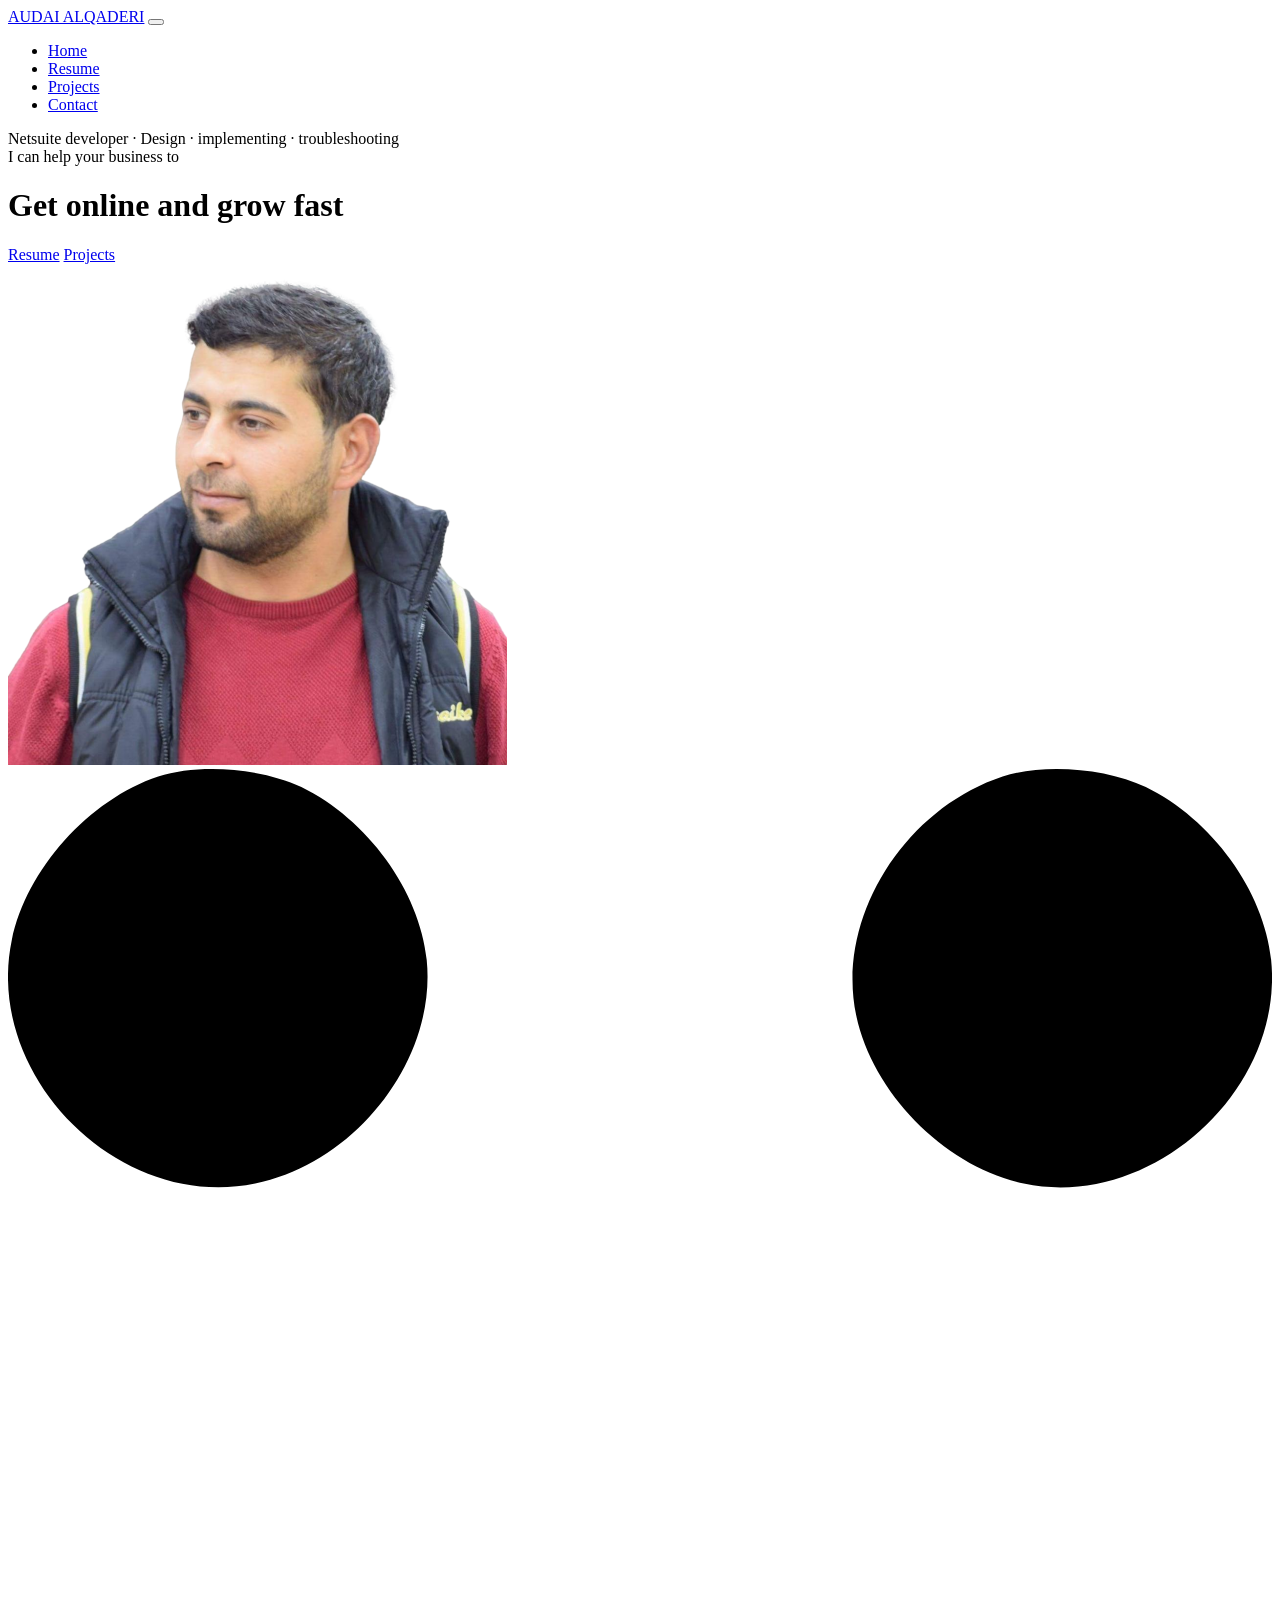
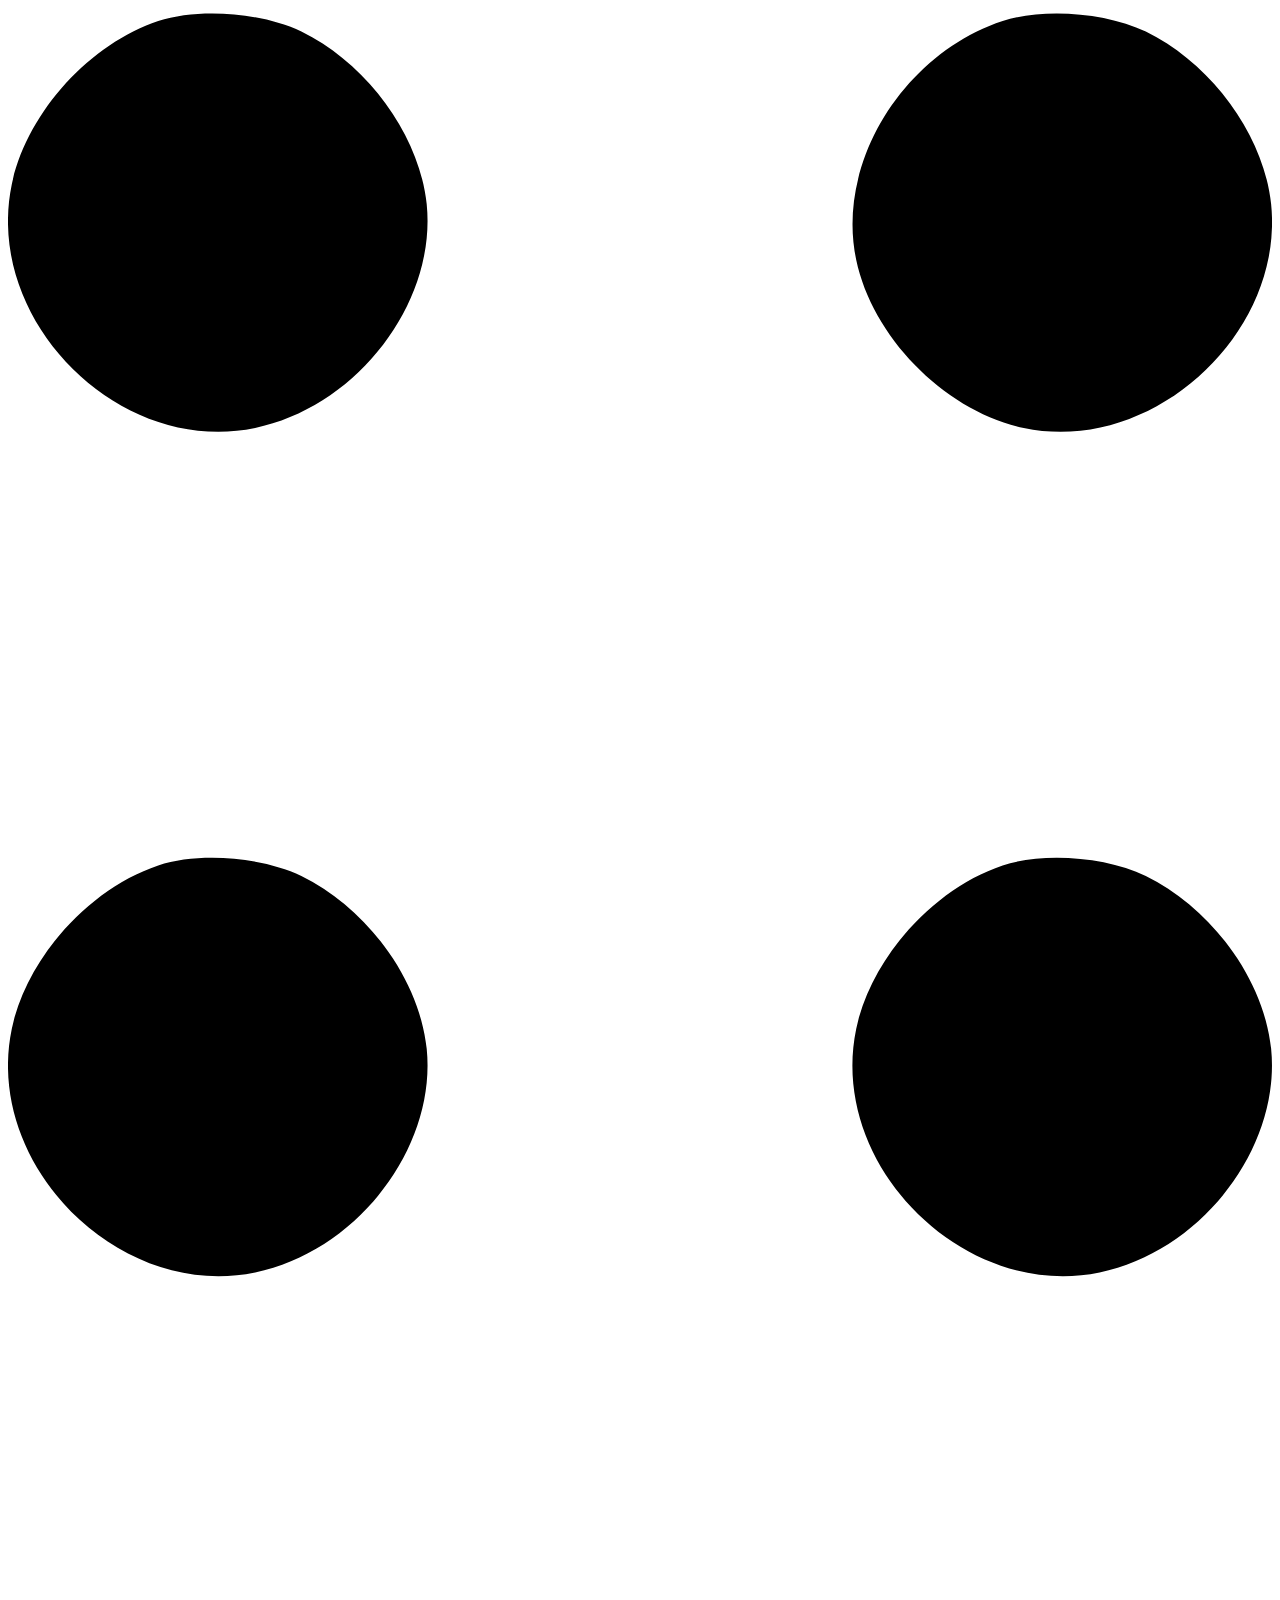
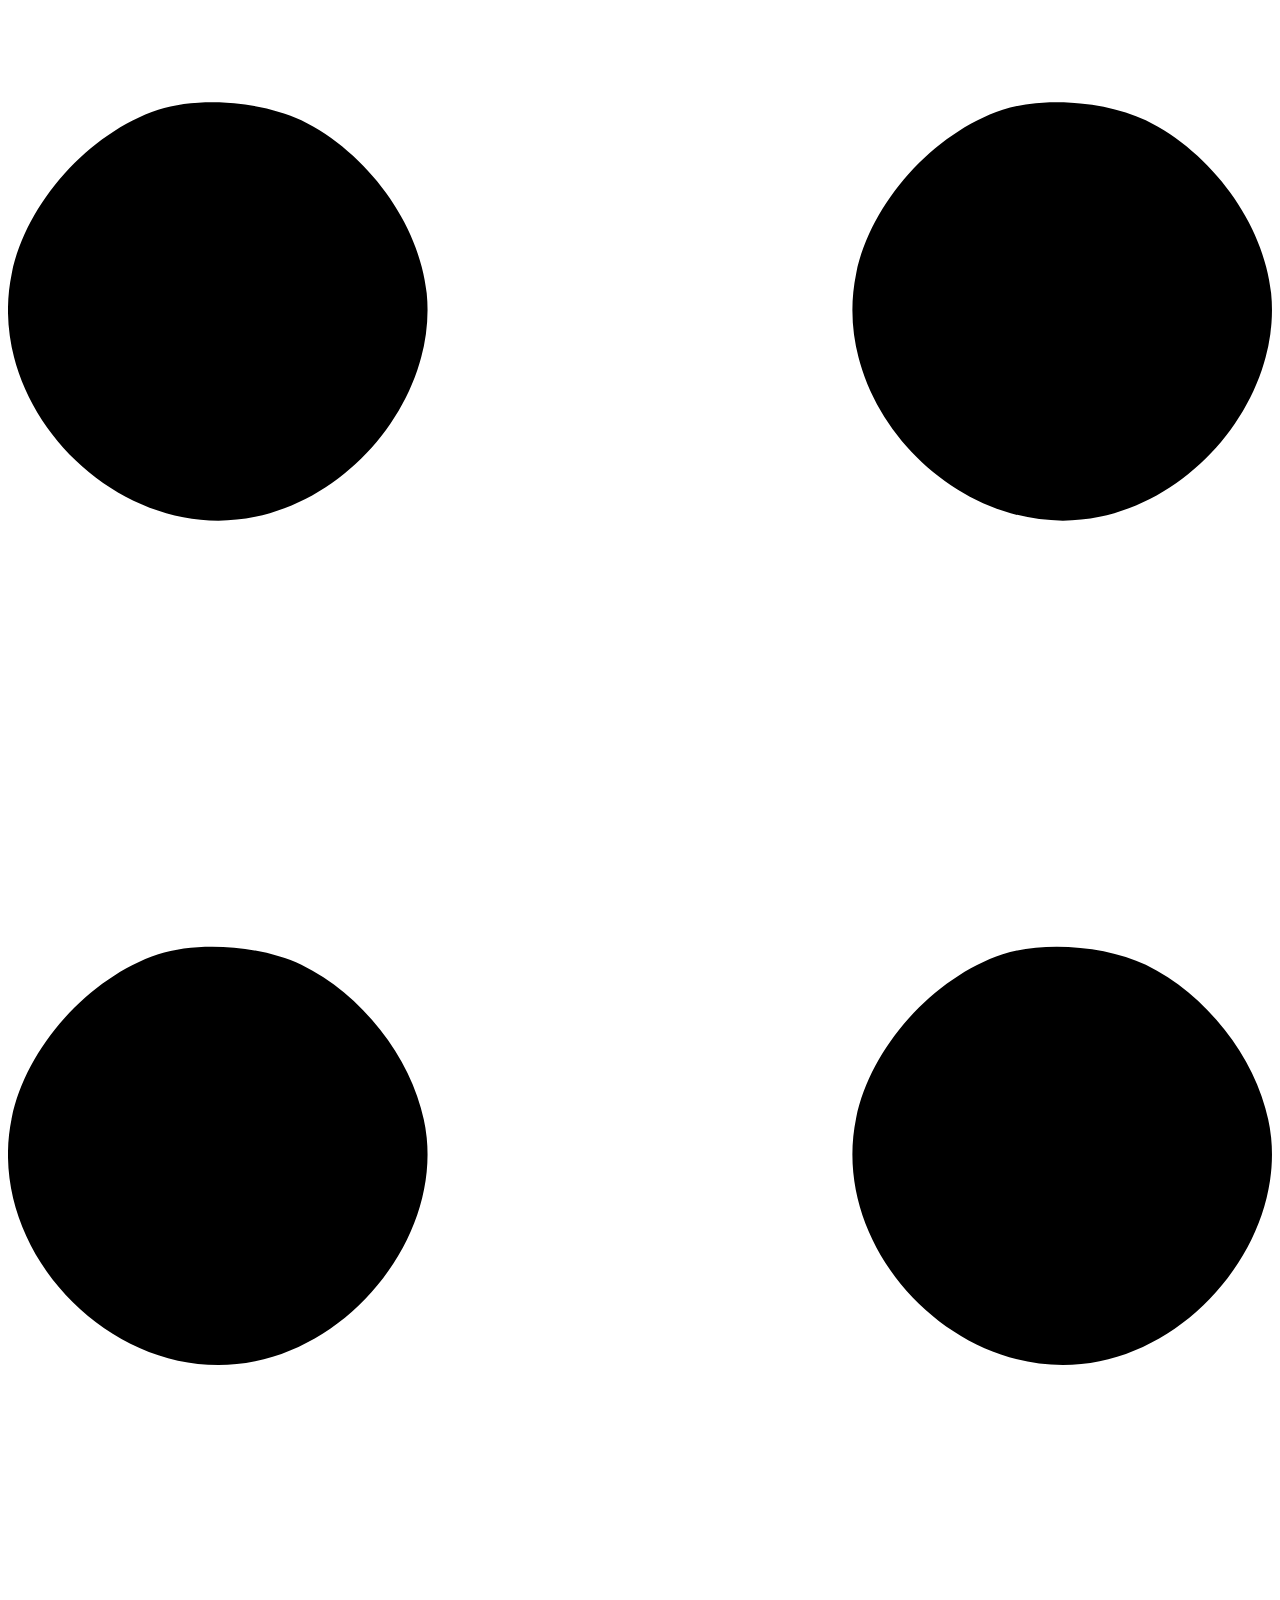
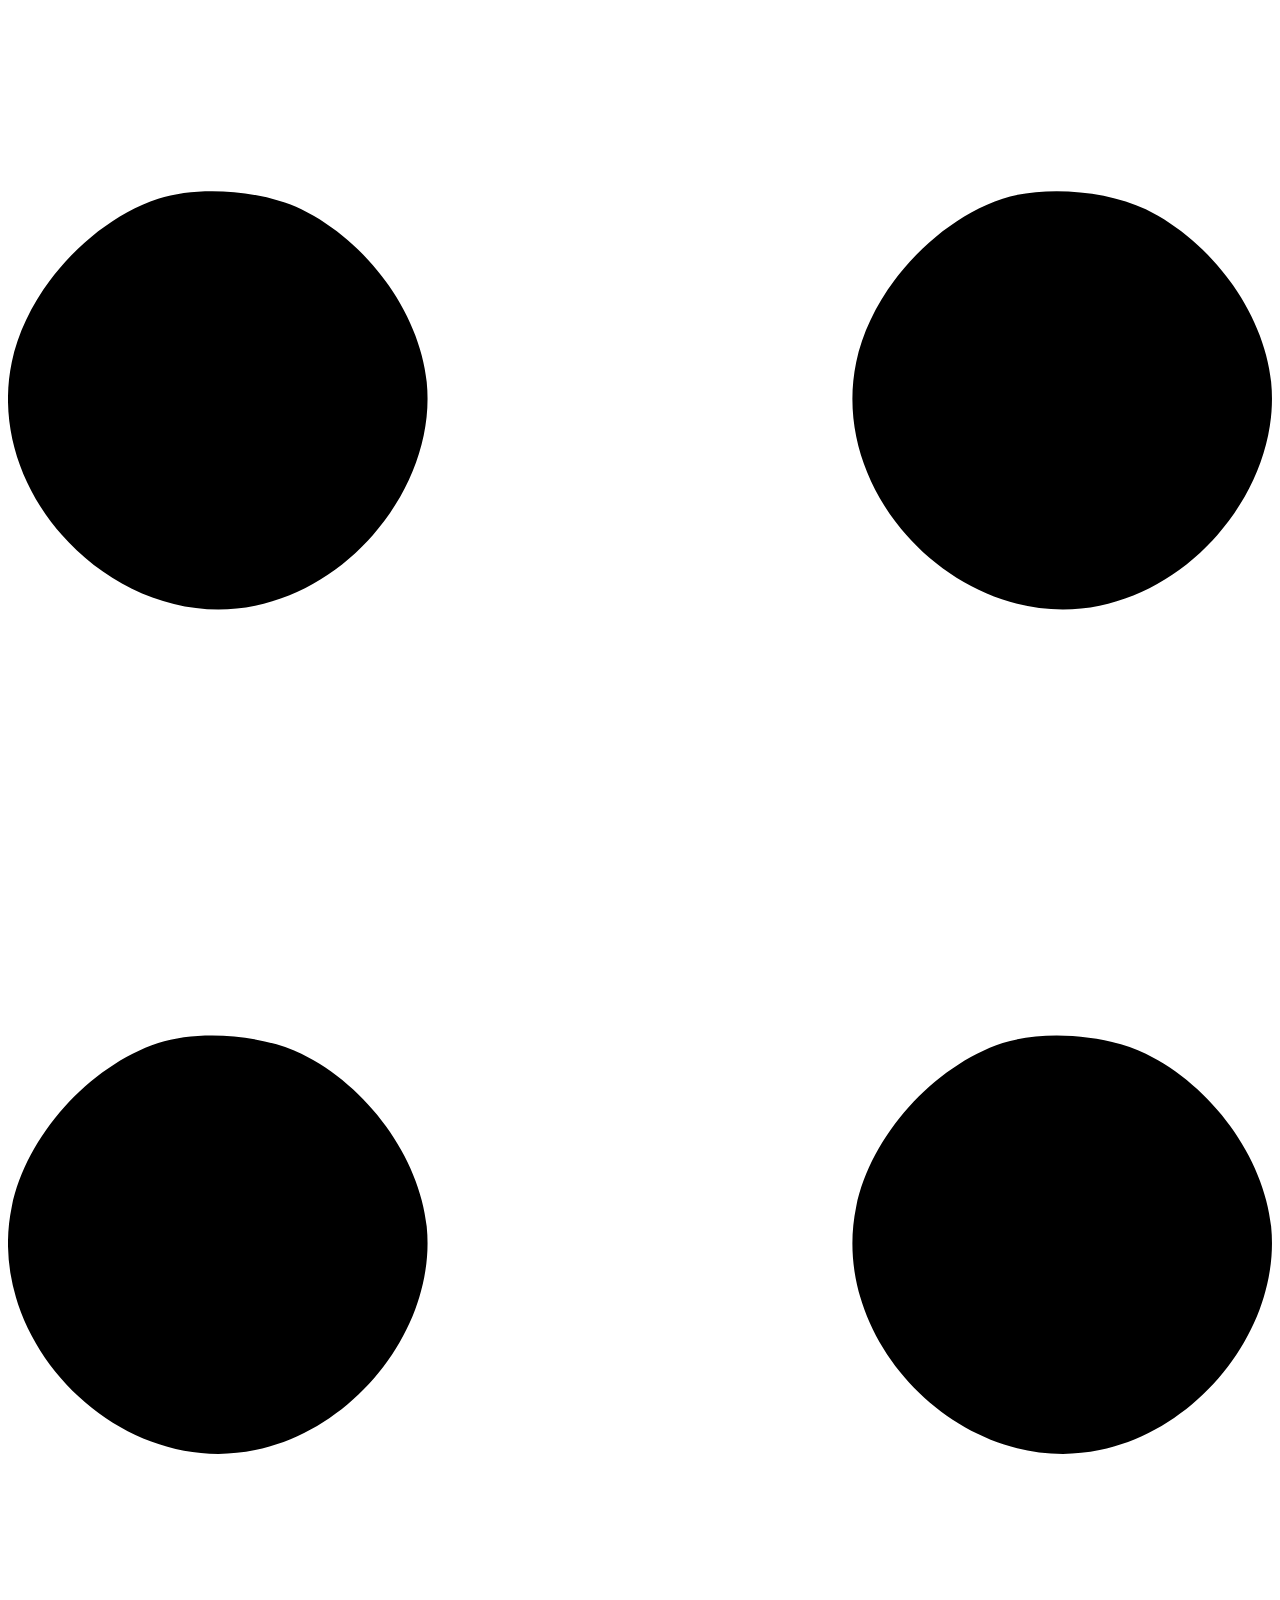
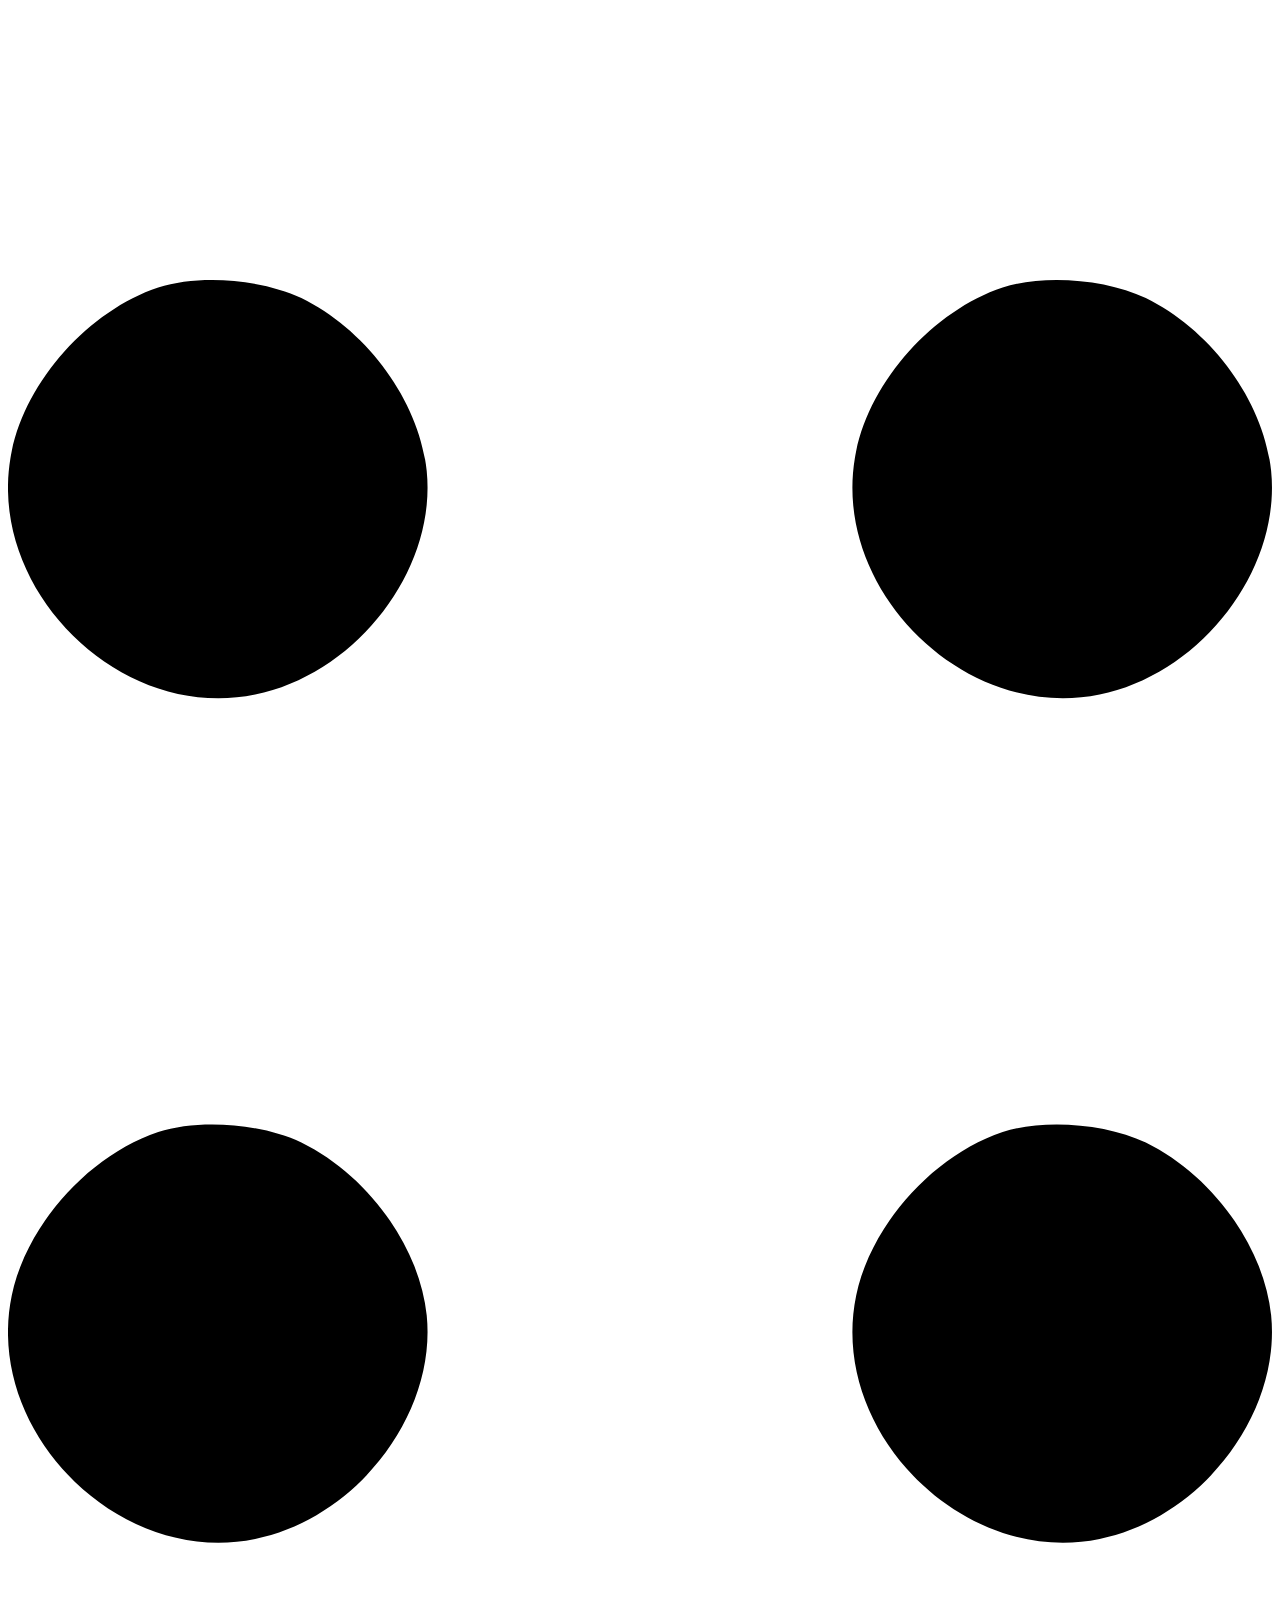
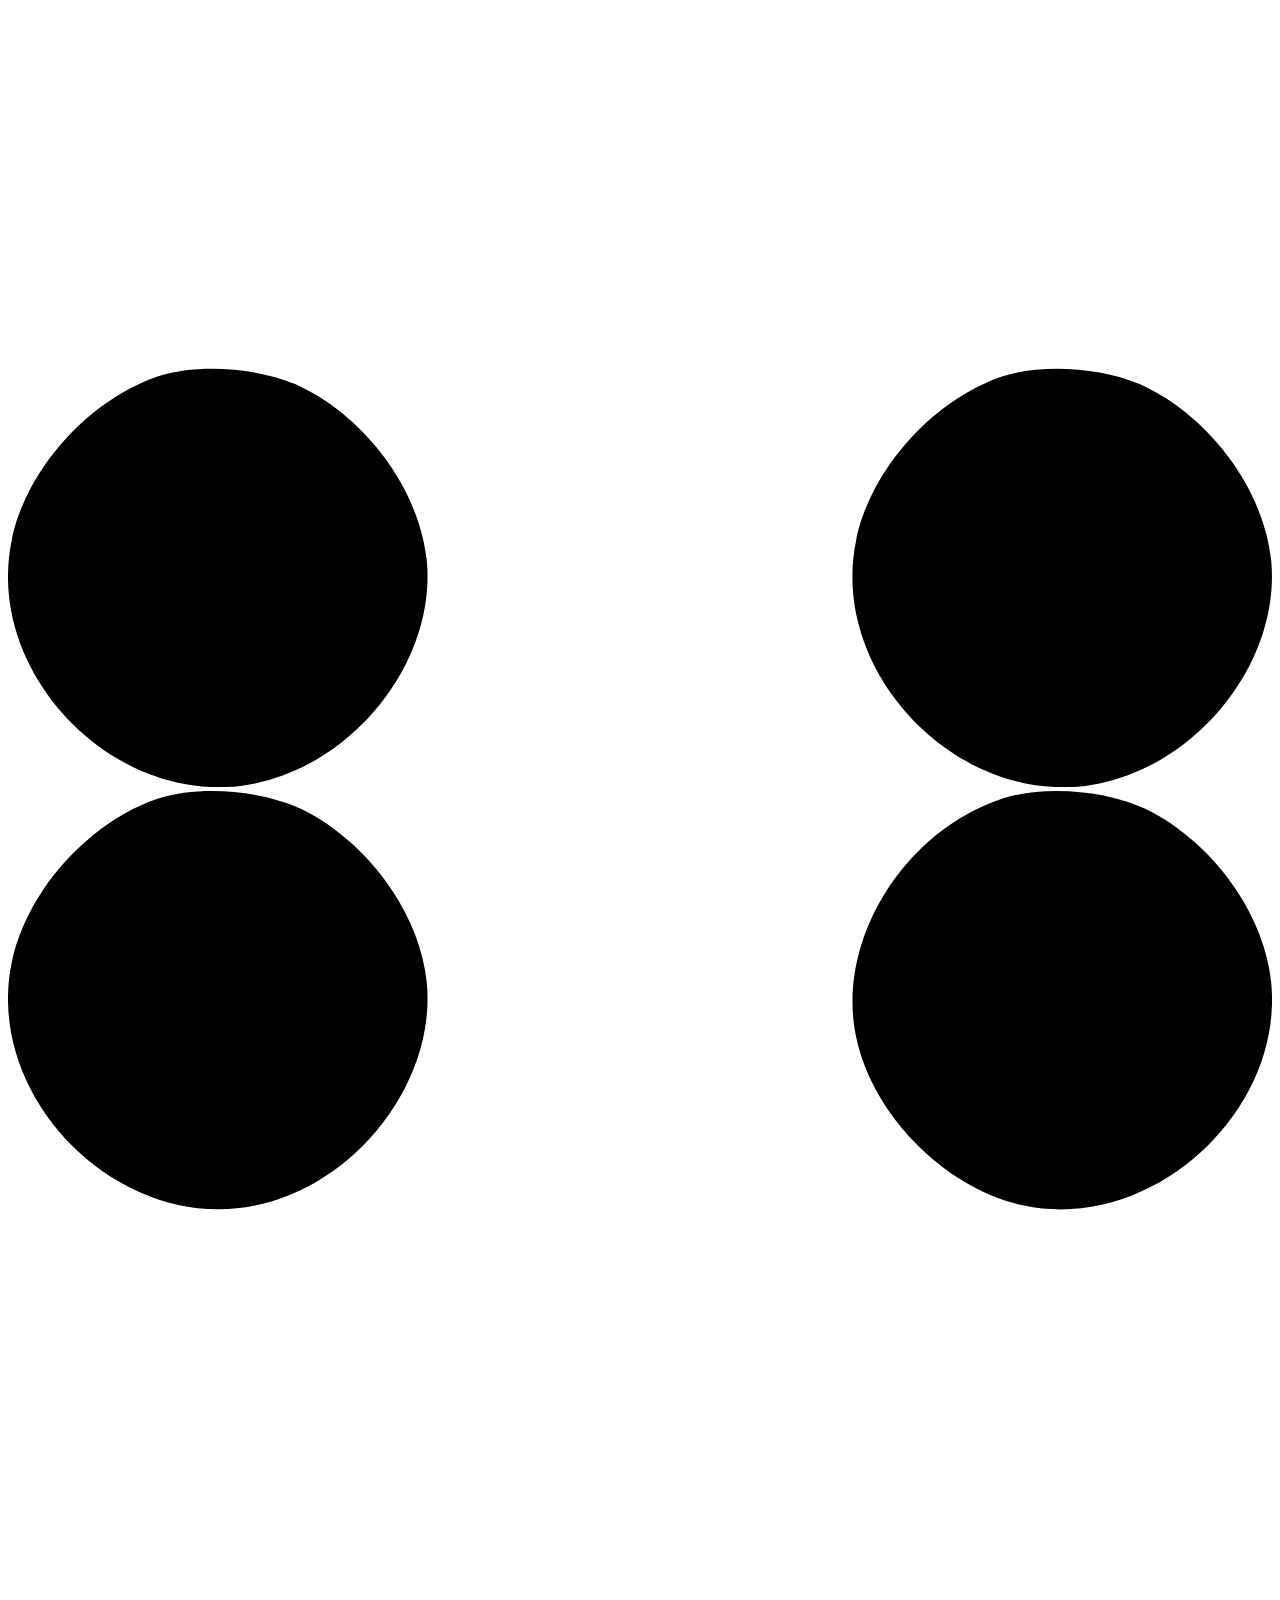
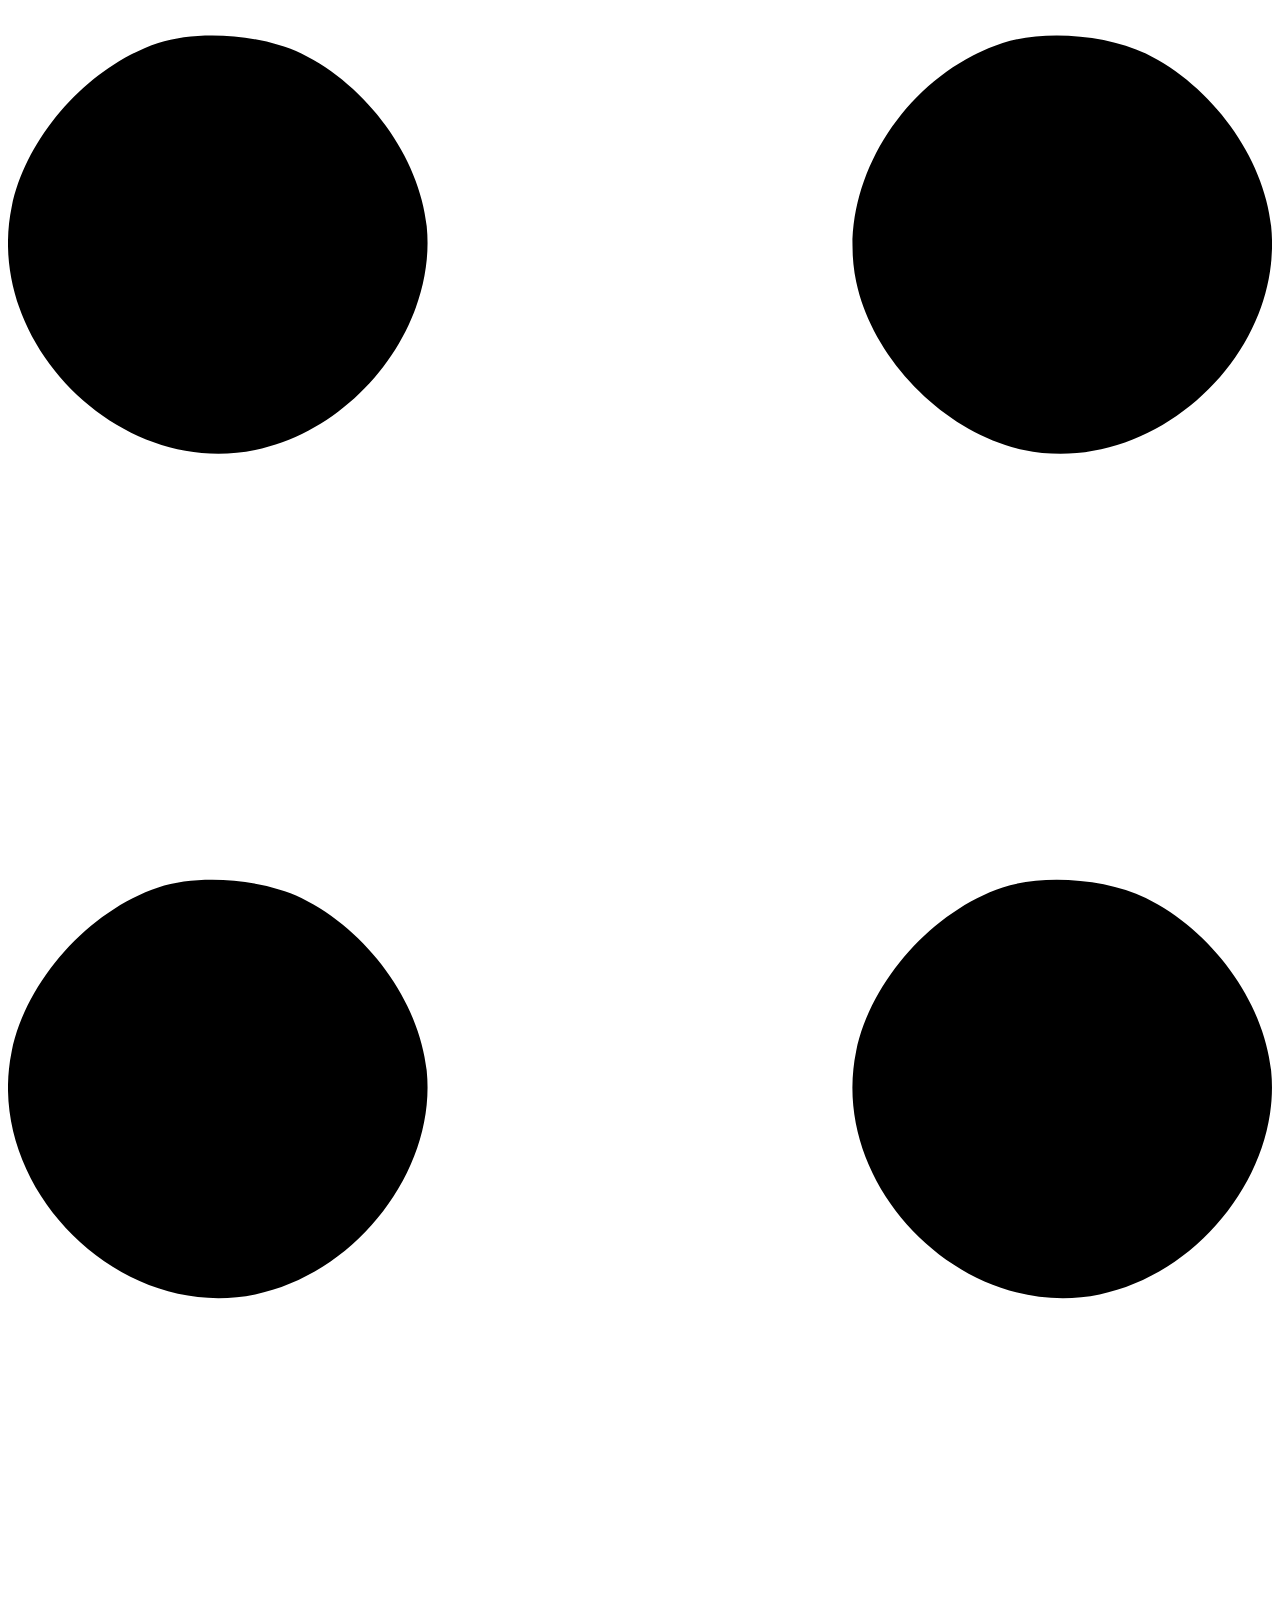
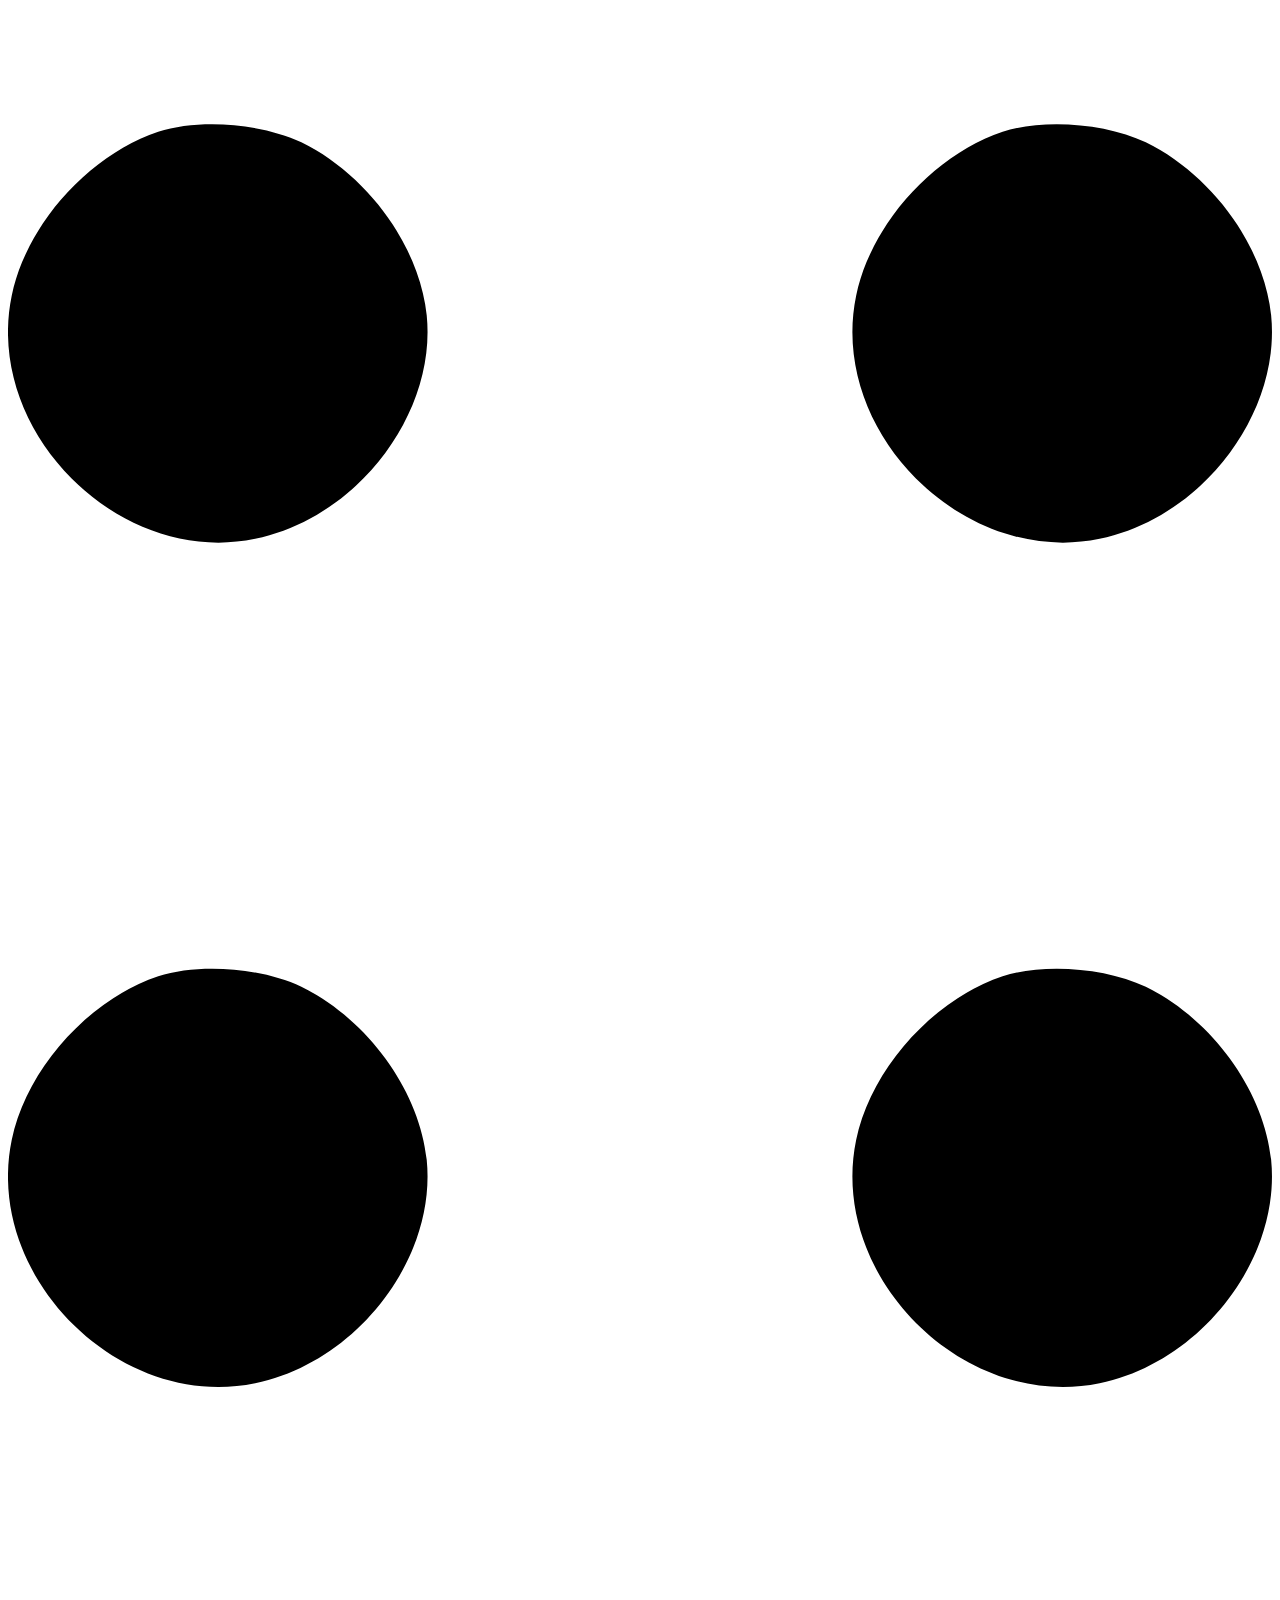
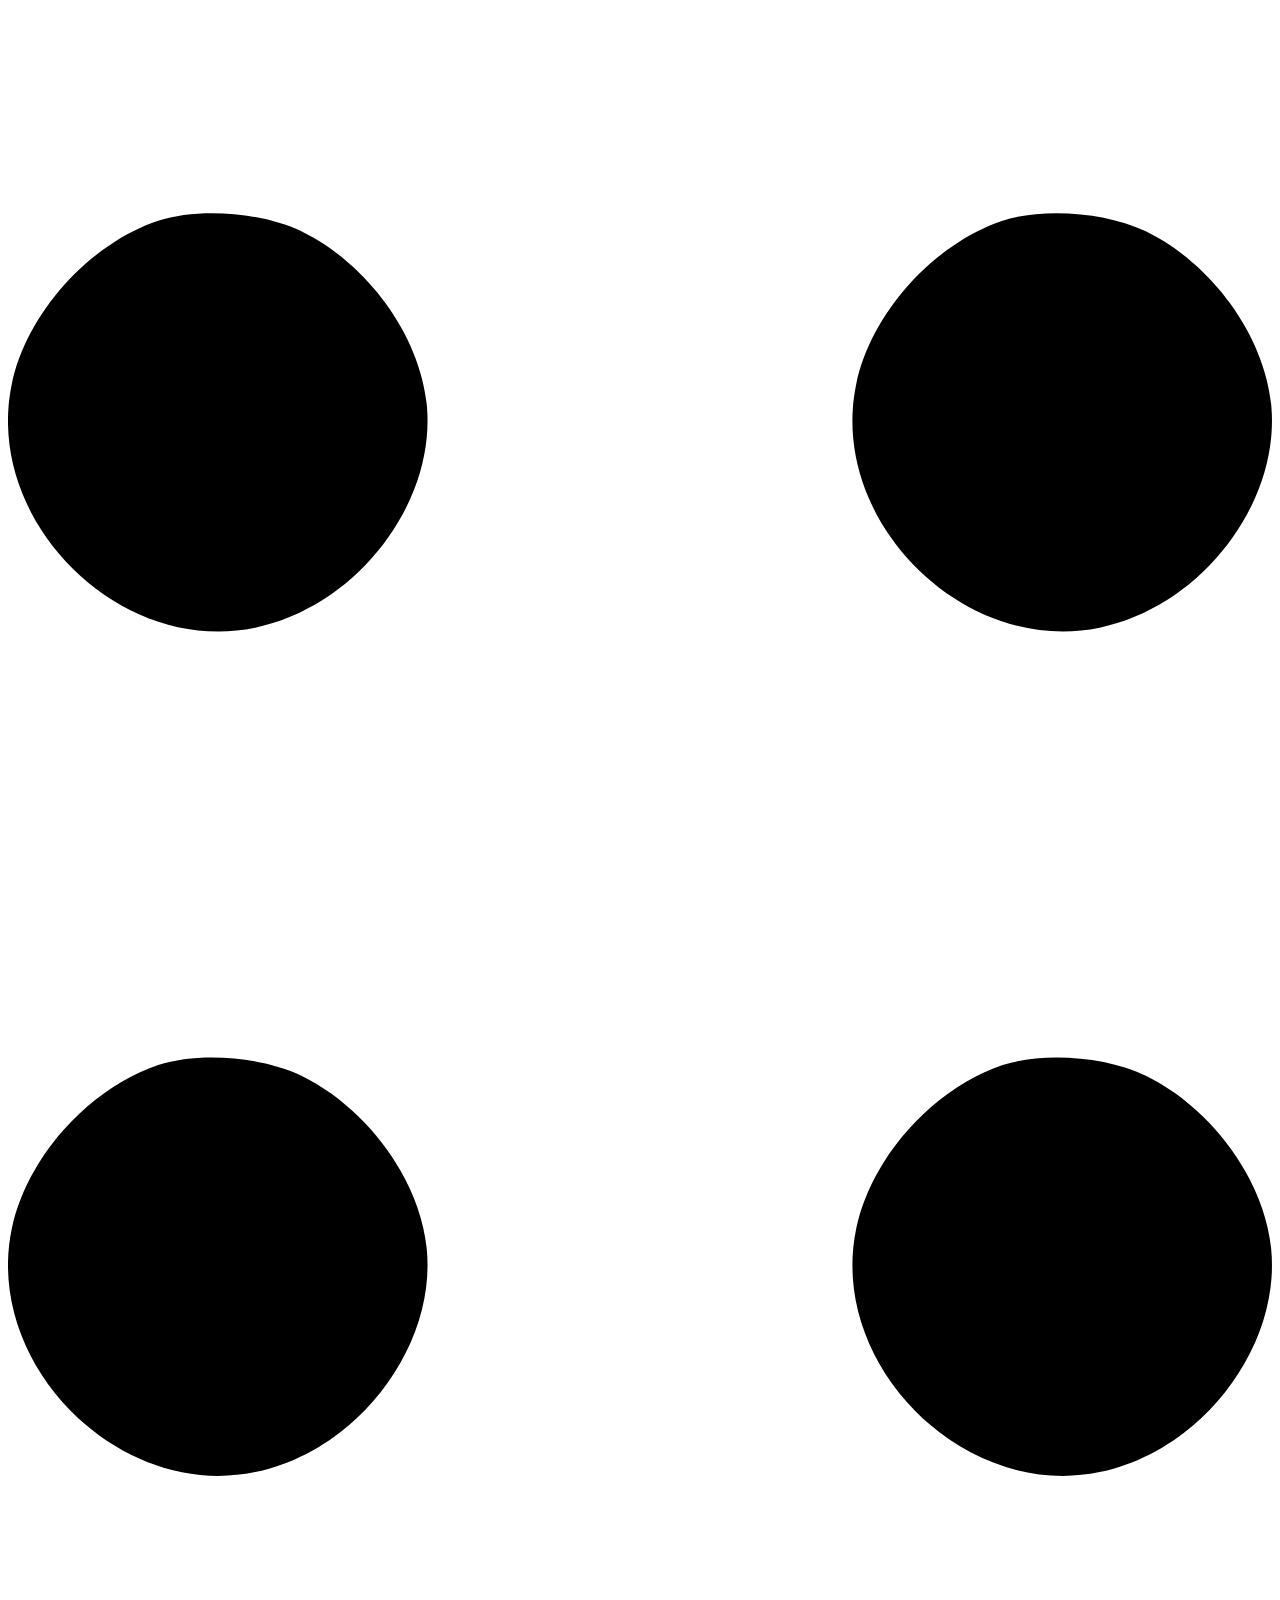
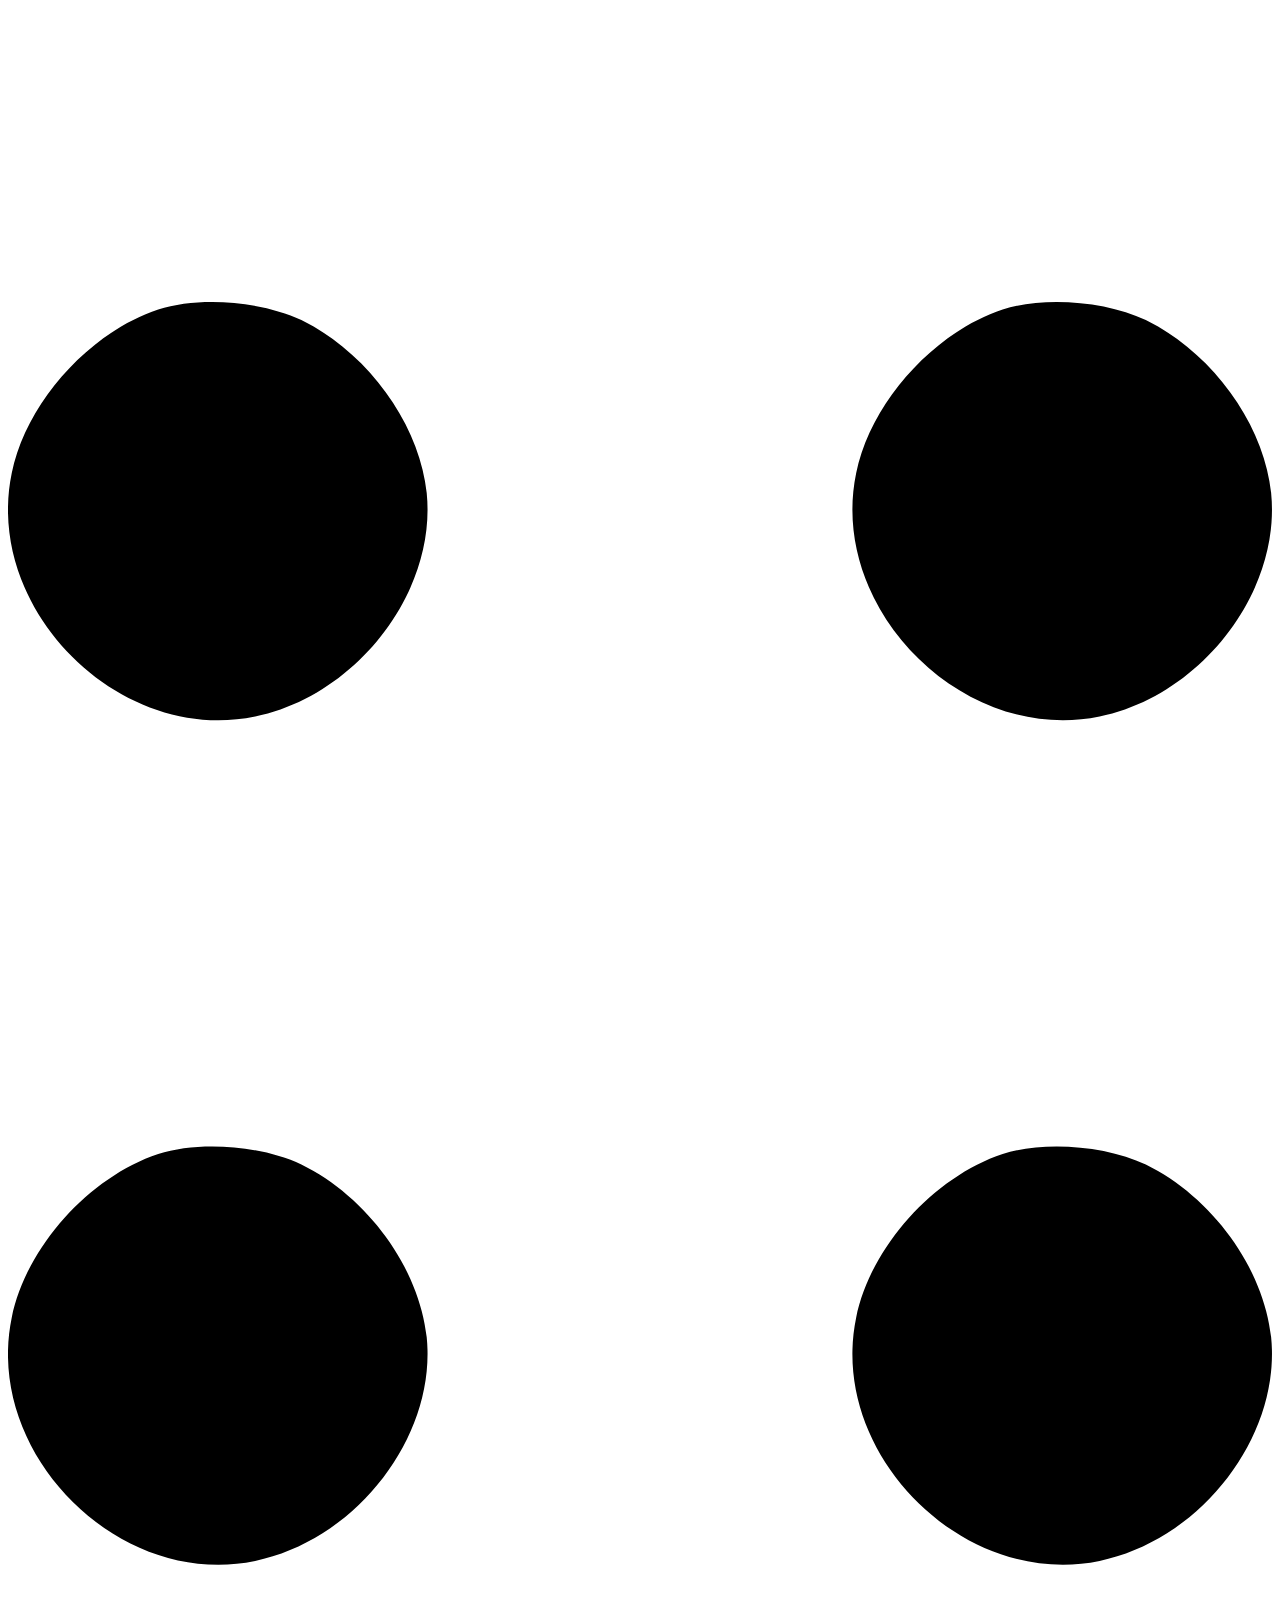
==== index.html @ 931ee0bd "new data" ====
<!DOCTYPE html>
<html lang="en">
    <head>
        <meta charset="utf-8" />
        <meta name="viewport" content="width=device-width, initial-scale=1, shrink-to-fit=no" />
        <meta name="description" content="" />
        <meta name="author" content="" />
        <title>Personal - Odai Website Theme</title>
        <!-- Favicon-->
        <link rel="icon" type="image/x-icon" href="assets/favicon.ico" />
        <!-- Custom Google font-->
        <link rel="preconnect" href="https://fonts.googleapis.com" />
        <link rel="preconnect" href="https://fonts.gstatic.com" crossorigin />
        <link href="https://fonts.googleapis.com/css2?family=Plus+Jakarta+Sans:wght@100;200;300;400;500;600;700;800;900&amp;display=swap" rel="stylesheet" />
        <!-- Bootstrap icons-->
        <link href="https://cdn.jsdelivr.net/npm/bootstrap-icons@1.8.1/font/bootstrap-icons.css" rel="stylesheet" />
        <!-- Core theme CSS (includes Bootstrap)-->
        <link href="css/styles.css" rel="stylesheet" />
    </head>
    <body class="d-flex flex-column h-100">
        <main class="flex-shrink-0">
            <!-- Navigation-->
            <nav class="navbar navbar-expand-lg navbar-light bg-white py-3">
                <div class="container px-5">
                    <a class="navbar-brand" href="index.html"><span class="fw-bolder text-primary">AUDAI ALQADERI</span></a>
                    <button class="navbar-toggler" type="button" data-bs-toggle="collapse" data-bs-target="#navbarSupportedContent" aria-controls="navbarSupportedContent" aria-expanded="false" aria-label="Toggle navigation"><span class="navbar-toggler-icon"></span></button>
                    <div class="collapse navbar-collapse" id="navbarSupportedContent">
                        <ul class="navbar-nav ms-auto mb-2 mb-lg-0 small fw-bolder">
                            <li class="nav-item"><a class="nav-link" href="index.html">Home</a></li>
                            <li class="nav-item"><a class="nav-link" href="resume.html">Resume</a></li>
                            <li class="nav-item"><a class="nav-link" href="projects.html">Projects</a></li>
                            <li class="nav-item"><a class="nav-link" href="contact.html">Contact</a></li>
                        </ul>
                    </div>
                </div>
            </nav>
            <!-- Header-->
            <header class="py-5">
                <div class="container px-5 pb-5">
                    <div class="row gx-5 align-items-center">
                        <div class="col-xxl-5">
                            <!-- Header text content-->
                            <div class="text-center text-xxl-start">
                                <div class="badge bg-gradient-primary-to-secondary text-white mb-4"><div class="text-uppercase">Netsuite developer &middot; Design &middot; implementing  &middot; troubleshooting</div></div>
                                <div class="fs-3 fw-light text-muted">I can help your business to</div>
                                <h1 class="display-3 fw-bolder mb-5"><span class="text-gradient d-inline">Get online and grow fast</span></h1>
                                <div class="d-grid gap-3 d-sm-flex justify-content-sm-center justify-content-xxl-start mb-3">
                                    <a class="btn btn-primary btn-lg px-5 py-3 me-sm-3 fs-6 fw-bolder" href="resume.html">Resume</a>
                                    <a class="btn btn-outline-dark btn-lg px-5 py-3 fs-6 fw-bolder" href="projects.html">Projects</a>
                                </div>
                            </div>
                        </div>
                        <div class="col-xxl-7">
                            <!-- Header profile picture-->
                            <div class="d-flex justify-content-center mt-5 mt-xxl-0">
                                <div class="profile bg-gradient-primary-to-secondary">
                                    <!-- TIP: For best results, use a photo with a transparent background like the demo example below-->
                                    <!-- Watch a tutorial on how to do this on YouTube (link)-->
                                    <img class="profile-img" src="assets/profile.png" alt="..." />
                                    <div class="dots-1">
                                        <!-- SVG Dots-->
                                        <svg version="1.1" xmlns="http://www.w3.org/2000/svg" xmlns:xlink="http://www.w3.org/1999/xlink" x="0px" y="0px" viewBox="0 0 191.6 1215.4" style="enable-background: new 0 0 191.6 1215.4" xml:space="preserve">
                                            <g transform="translate(0.000000,1280.000000) scale(0.100000,-0.100000)">
                                                <path d="M227.7,12788.6c-105-35-200-141-222-248c-43-206,163-412,369-369c155,32,275,190,260,339c-11,105-90,213-190,262        C383.7,12801.6,289.7,12808.6,227.7,12788.6z"></path>
                                                <path d="M1507.7,12788.6c-151-50-253-216-222-362c25-119,136-230,254-255c194-41,395,142,375,339c-11,105-90,213-190,262        C1663.7,12801.6,1569.7,12808.6,1507.7,12788.6z"></path>
                                                <path d="M227.7,11508.6c-105-35-200-141-222-248c-43-206,163-412,369-369c155,32,275,190,260,339c-11,105-90,213-190,262        C383.7,11521.6,289.7,11528.6,227.7,11508.6z"></path>
                                                <path d="M1507.7,11508.6c-151-50-253-216-222-362c25-119,136-230,254-255c194-41,395,142,375,339c-11,105-90,213-190,262        C1663.7,11521.6,1569.7,11528.6,1507.7,11508.6z"></path>
                                                <path d="M227.7,10228.6c-105-35-200-141-222-248c-43-206,163-412,369-369c155,32,275,190,260,339c-11,105-90,213-190,262        C383.7,10241.6,289.7,10248.6,227.7,10228.6z"></path>
                                                <path d="M1507.7,10228.6c-105-35-200-141-222-248c-43-206,163-412,369-369c155,32,275,190,260,339c-11,105-90,213-190,262        C1663.7,10241.6,1569.7,10248.6,1507.7,10228.6z"></path>
                                                <path d="M227.7,8948.6c-105-35-200-141-222-248c-43-206,163-412,369-369c155,32,275,190,260,339c-11,105-90,213-190,262        C383.7,8961.6,289.7,8968.6,227.7,8948.6z"></path>
                                                <path d="M1507.7,8948.6c-105-35-200-141-222-248c-43-206,163-412,369-369c155,32,275,190,260,339c-11,105-90,213-190,262        C1663.7,8961.6,1569.7,8968.6,1507.7,8948.6z"></path>
                                                <path d="M227.7,7668.6c-105-35-200-141-222-248c-43-206,163-412,369-369c155,32,275,190,260,339c-11,105-90,213-190,262        C383.7,7681.6,289.7,7688.6,227.7,7668.6z"></path>
                                                <path d="M1507.7,7668.6c-105-35-200-141-222-248c-43-206,163-412,369-369c155,32,275,190,260,339c-11,105-90,213-190,262        C1663.7,7681.6,1569.7,7688.6,1507.7,7668.6z"></path>
                                                <path d="M227.7,6388.6c-105-35-200-141-222-248c-43-206,163-412,369-369c155,32,275,190,260,339c-11,105-90,213-190,262        C383.7,6401.6,289.7,6408.6,227.7,6388.6z"></path>
                                                <path d="M1507.7,6388.6c-105-35-200-141-222-248c-43-206,163-412,369-369c155,32,275,190,260,339c-11,105-90,213-190,262        C1663.7,6401.6,1569.7,6408.6,1507.7,6388.6z"></path>
                                                <path d="M227.7,5108.6c-105-35-200-141-222-248c-43-206,163-412,369-369c155,32,275,190,260,339c-11,105-90,213-190,262        C383.7,5121.6,289.7,5128.6,227.7,5108.6z"></path>
                                                <path d="M1507.7,5108.6c-105-35-200-141-222-248c-43-206,163-412,369-369c155,32,275,190,260,339c-11,105-90,213-190,262        C1663.7,5121.6,1569.7,5128.6,1507.7,5108.6z"></path>
                                                <path d="M227.7,3828.6c-105-35-200-141-222-248c-43-206,163-412,369-369c155,32,275,190,260,339c-11,105-90,213-190,262        C383.7,3841.6,289.7,3848.6,227.7,3828.6z"></path>
                                                <path d="M1507.7,3828.6c-105-35-200-141-222-248c-43-206,163-412,369-369c155,32,275,190,260,339c-11,105-90,213-190,262        C1663.7,3841.6,1569.7,3848.6,1507.7,3828.6z"></path>
                                                <path d="M227.7,2548.6c-105-35-200-141-222-248c-43-206,163-412,369-369c155,32,275,190,260,339c-11,105-90,213-190,262        C383.7,2561.6,289.7,2568.6,227.7,2548.6z"></path>
                                                <path d="M1507.7,2548.6c-105-35-200-141-222-248c-43-206,163-412,369-369c155,32,275,190,260,339c-11,105-90,213-190,262        C1663.7,2561.6,1569.7,2568.6,1507.7,2548.6z"></path>
                                                <path d="M227.7,1268.6c-105-35-200-141-222-248c-43-206,163-412,369-369c155,32,275,190,260,339c-11,105-90,213-190,262        C383.7,1281.6,289.7,1288.6,227.7,1268.6z"></path>
                                                <path d="M1507.7,1268.6c-105-35-200-141-222-248c-43-206,163-412,369-369c155,32,275,190,260,339c-11,105-90,213-190,262        C1663.7,1281.6,1569.7,1288.6,1507.7,1268.6z"></path>
                                            </g>
                                        </svg>
                                        <!-- END of SVG dots-->
                                    </div>
                                    <div class="dots-2">
                                        <!-- SVG Dots-->
                                        <svg version="1.1" xmlns="http://www.w3.org/2000/svg" xmlns:xlink="http://www.w3.org/1999/xlink" x="0px" y="0px" viewBox="0 0 191.6 1215.4" style="enable-background: new 0 0 191.6 1215.4" xml:space="preserve">
                                            <g transform="translate(0.000000,1280.000000) scale(0.100000,-0.100000)">
                                                <path d="M227.7,12788.6c-105-35-200-141-222-248c-43-206,163-412,369-369c155,32,275,190,260,339c-11,105-90,213-190,262        C383.7,12801.6,289.7,12808.6,227.7,12788.6z"></path>
                                                <path d="M1507.7,12788.6c-151-50-253-216-222-362c25-119,136-230,254-255c194-41,395,142,375,339c-11,105-90,213-190,262        C1663.7,12801.6,1569.7,12808.6,1507.7,12788.6z"></path>
                                                <path d="M227.7,11508.6c-105-35-200-141-222-248c-43-206,163-412,369-369c155,32,275,190,260,339c-11,105-90,213-190,262        C383.7,11521.6,289.7,11528.6,227.7,11508.6z"></path>
                                                <path d="M1507.7,11508.6c-151-50-253-216-222-362c25-119,136-230,254-255c194-41,395,142,375,339c-11,105-90,213-190,262        C1663.7,11521.6,1569.7,11528.6,1507.7,11508.6z"></path>
                                                <path d="M227.7,10228.6c-105-35-200-141-222-248c-43-206,163-412,369-369c155,32,275,190,260,339c-11,105-90,213-190,262        C383.7,10241.6,289.7,10248.6,227.7,10228.6z"></path>
                                                <path d="M1507.7,10228.6c-105-35-200-141-222-248c-43-206,163-412,369-369c155,32,275,190,260,339c-11,105-90,213-190,262        C1663.7,10241.6,1569.7,10248.6,1507.7,10228.6z"></path>
                                                <path d="M227.7,8948.6c-105-35-200-141-222-248c-43-206,163-412,369-369c155,32,275,190,260,339c-11,105-90,213-190,262        C383.7,8961.6,289.7,8968.6,227.7,8948.6z"></path>
                                                <path d="M1507.7,8948.6c-105-35-200-141-222-248c-43-206,163-412,369-369c155,32,275,190,260,339c-11,105-90,213-190,262        C1663.7,8961.6,1569.7,8968.6,1507.7,8948.6z"></path>
                                                <path d="M227.7,7668.6c-105-35-200-141-222-248c-43-206,163-412,369-369c155,32,275,190,260,339c-11,105-90,213-190,262        C383.7,7681.6,289.7,7688.6,227.7,7668.6z"></path>
                                                <path d="M1507.7,7668.6c-105-35-200-141-222-248c-43-206,163-412,369-369c155,32,275,190,260,339c-11,105-90,213-190,262        C1663.7,7681.6,1569.7,7688.6,1507.7,7668.6z"></path>
                                                <path d="M227.7,6388.6c-105-35-200-141-222-248c-43-206,163-412,369-369c155,32,275,190,260,339c-11,105-90,213-190,262        C383.7,6401.6,289.7,6408.6,227.7,6388.6z"></path>
                                                <path d="M1507.7,6388.6c-105-35-200-141-222-248c-43-206,163-412,369-369c155,32,275,190,260,339c-11,105-90,213-190,262        C1663.7,6401.6,1569.7,6408.6,1507.7,6388.6z"></path>
                                                <path d="M227.7,5108.6c-105-35-200-141-222-248c-43-206,163-412,369-369c155,32,275,190,260,339c-11,105-90,213-190,262        C383.7,5121.6,289.7,5128.6,227.7,5108.6z"></path>
                                                <path d="M1507.7,5108.6c-105-35-200-141-222-248c-43-206,163-412,369-369c155,32,275,190,260,339c-11,105-90,213-190,262        C1663.7,5121.6,1569.7,5128.6,1507.7,5108.6z"></path>
                                                <path d="M227.7,3828.6c-105-35-200-141-222-248c-43-206,163-412,369-369c155,32,275,190,260,339c-11,105-90,213-190,262        C383.7,3841.6,289.7,3848.6,227.7,3828.6z"></path>
                                                <path d="M1507.7,3828.6c-105-35-200-141-222-248c-43-206,163-412,369-369c155,32,275,190,260,339c-11,105-90,213-190,262        C1663.7,3841.6,1569.7,3848.6,1507.7,3828.6z"></path>
                                                <path d="M227.7,2548.6c-105-35-200-141-222-248c-43-206,163-412,369-369c155,32,275,190,260,339c-11,105-90,213-190,262        C383.7,2561.6,289.7,2568.6,227.7,2548.6z"></path>
                                                <path d="M1507.7,2548.6c-105-35-200-141-222-248c-43-206,163-412,369-369c155,32,275,190,260,339c-11,105-90,213-190,262        C1663.7,2561.6,1569.7,2568.6,1507.7,2548.6z"></path>
                                                <path d="M227.7,1268.6c-105-35-200-141-222-248c-43-206,163-412,369-369c155,32,275,190,260,339c-11,105-90,213-190,262        C383.7,1281.6,289.7,1288.6,227.7,1268.6z"></path>
                                                <path d="M1507.7,1268.6c-105-35-200-141-222-248c-43-206,163-412,369-369c155,32,275,190,260,339c-11,105-90,213-190,262        C1663.7,1281.6,1569.7,1288.6,1507.7,1268.6z"></path>
                                            </g>
                                        </svg>
                                        <!-- END of SVG dots-->
                                    </div>
                                    <div class="dots-3">
                                        <!-- SVG Dots-->
                                        <svg version="1.1" xmlns="http://www.w3.org/2000/svg" xmlns:xlink="http://www.w3.org/1999/xlink" x="0px" y="0px" viewBox="0 0 191.6 1215.4" style="enable-background: new 0 0 191.6 1215.4" xml:space="preserve">
                                            <g transform="translate(0.000000,1280.000000) scale(0.100000,-0.100000)">
                                                <path d="M227.7,12788.6c-105-35-200-141-222-248c-43-206,163-412,369-369c155,32,275,190,260,339c-11,105-90,213-190,262        C383.7,12801.6,289.7,12808.6,227.7,12788.6z"></path>
                                                <path d="M1507.7,12788.6c-151-50-253-216-222-362c25-119,136-230,254-255c194-41,395,142,375,339c-11,105-90,213-190,262        C1663.7,12801.6,1569.7,12808.6,1507.7,12788.6z"></path>
                                                <path d="M227.7,11508.6c-105-35-200-141-222-248c-43-206,163-412,369-369c155,32,275,190,260,339c-11,105-90,213-190,262        C383.7,11521.6,289.7,11528.6,227.7,11508.6z"></path>
                                                <path d="M1507.7,11508.6c-151-50-253-216-222-362c25-119,136-230,254-255c194-41,395,142,375,339c-11,105-90,213-190,262        C1663.7,11521.6,1569.7,11528.6,1507.7,11508.6z"></path>
                                                <path d="M227.7,10228.6c-105-35-200-141-222-248c-43-206,163-412,369-369c155,32,275,190,260,339c-11,105-90,213-190,262        C383.7,10241.6,289.7,10248.6,227.7,10228.6z"></path>
                                                <path d="M1507.7,10228.6c-105-35-200-141-222-248c-43-206,163-412,369-369c155,32,275,190,260,339c-11,105-90,213-190,262        C1663.7,10241.6,1569.7,10248.6,1507.7,10228.6z"></path>
                                                <path d="M227.7,8948.6c-105-35-200-141-222-248c-43-206,163-412,369-369c155,32,275,190,260,339c-11,105-90,213-190,262        C383.7,8961.6,289.7,8968.6,227.7,8948.6z"></path>
                                                <path d="M1507.7,8948.6c-105-35-200-141-222-248c-43-206,163-412,369-369c155,32,275,190,260,339c-11,105-90,213-190,262        C1663.7,8961.6,1569.7,8968.6,1507.7,8948.6z"></path>
                                                <path d="M227.7,7668.6c-105-35-200-141-222-248c-43-206,163-412,369-369c155,32,275,190,260,339c-11,105-90,213-190,262        C383.7,7681.6,289.7,7688.6,227.7,7668.6z"></path>
                                                <path d="M1507.7,7668.6c-105-35-200-141-222-248c-43-206,163-412,369-369c155,32,275,190,260,339c-11,105-90,213-190,262        C1663.7,7681.6,1569.7,7688.6,1507.7,7668.6z"></path>
                                                <path d="M227.7,6388.6c-105-35-200-141-222-248c-43-206,163-412,369-369c155,32,275,190,260,339c-11,105-90,213-190,262        C383.7,6401.6,289.7,6408.6,227.7,6388.6z"></path>
                                                <path d="M1507.7,6388.6c-105-35-200-141-222-248c-43-206,163-412,369-369c155,32,275,190,260,339c-11,105-90,213-190,262        C1663.7,6401.6,1569.7,6408.6,1507.7,6388.6z"></path>
                                                <path d="M227.7,5108.6c-105-35-200-141-222-248c-43-206,163-412,369-369c155,32,275,190,260,339c-11,105-90,213-190,262        C383.7,5121.6,289.7,5128.6,227.7,5108.6z"></path>
                                                <path d="M1507.7,5108.6c-105-35-200-141-222-248c-43-206,163-412,369-369c155,32,275,190,260,339c-11,105-90,213-190,262        C1663.7,5121.6,1569.7,5128.6,1507.7,5108.6z"></path>
                                                <path d="M227.7,3828.6c-105-35-200-141-222-248c-43-206,163-412,369-369c155,32,275,190,260,339c-11,105-90,213-190,262        C383.7,3841.6,289.7,3848.6,227.7,3828.6z"></path>
                                                <path d="M1507.7,3828.6c-105-35-200-141-222-248c-43-206,163-412,369-369c155,32,275,190,260,339c-11,105-90,213-190,262        C1663.7,3841.6,1569.7,3848.6,1507.7,3828.6z"></path>
                                                <path d="M227.7,2548.6c-105-35-200-141-222-248c-43-206,163-412,369-369c155,32,275,190,260,339c-11,105-90,213-190,262        C383.7,2561.6,289.7,2568.6,227.7,2548.6z"></path>
                                                <path d="M1507.7,2548.6c-105-35-200-141-222-248c-43-206,163-412,369-369c155,32,275,190,260,339c-11,105-90,213-190,262        C1663.7,2561.6,1569.7,2568.6,1507.7,2548.6z"></path>
                                                <path d="M227.7,1268.6c-105-35-200-141-222-248c-43-206,163-412,369-369c155,32,275,190,260,339c-11,105-90,213-190,262        C383.7,1281.6,289.7,1288.6,227.7,1268.6z"></path>
                                                <path d="M1507.7,1268.6c-105-35-200-141-222-248c-43-206,163-412,369-369c155,32,275,190,260,339c-11,105-90,213-190,262        C1663.7,1281.6,1569.7,1288.6,1507.7,1268.6z"></path>
                                            </g>
                                        </svg>
                                        <!-- END of SVG dots-->
                                    </div>
                                    <div class="dots-4">
                                        <!-- SVG Dots-->
                                        <svg version="1.1" xmlns="http://www.w3.org/2000/svg" xmlns:xlink="http://www.w3.org/1999/xlink" x="0px" y="0px" viewBox="0 0 191.6 1215.4" style="enable-background: new 0 0 191.6 1215.4" xml:space="preserve">
                                            <g transform="translate(0.000000,1280.000000) scale(0.100000,-0.100000)">
                                                <path d="M227.7,12788.6c-105-35-200-141-222-248c-43-206,163-412,369-369c155,32,275,190,260,339c-11,105-90,213-190,262        C383.7,12801.6,289.7,12808.6,227.7,12788.6z"></path>
                                                <path d="M1507.7,12788.6c-151-50-253-216-222-362c25-119,136-230,254-255c194-41,395,142,375,339c-11,105-90,213-190,262        C1663.7,12801.6,1569.7,12808.6,1507.7,12788.6z"></path>
                                                <path d="M227.7,11508.6c-105-35-200-141-222-248c-43-206,163-412,369-369c155,32,275,190,260,339c-11,105-90,213-190,262        C383.7,11521.6,289.7,11528.6,227.7,11508.6z"></path>
                                                <path d="M1507.7,11508.6c-151-50-253-216-222-362c25-119,136-230,254-255c194-41,395,142,375,339c-11,105-90,213-190,262        C1663.7,11521.6,1569.7,11528.6,1507.7,11508.6z"></path>
                                                <path d="M227.7,10228.6c-105-35-200-141-222-248c-43-206,163-412,369-369c155,32,275,190,260,339c-11,105-90,213-190,262        C383.7,10241.6,289.7,10248.6,227.7,10228.6z"></path>
                                                <path d="M1507.7,10228.6c-105-35-200-141-222-248c-43-206,163-412,369-369c155,32,275,190,260,339c-11,105-90,213-190,262        C1663.7,10241.6,1569.7,10248.6,1507.7,10228.6z"></path>
                                                <path d="M227.7,8948.6c-105-35-200-141-222-248c-43-206,163-412,369-369c155,32,275,190,260,339c-11,105-90,213-190,262        C383.7,8961.6,289.7,8968.6,227.7,8948.6z"></path>
                                                <path d="M1507.7,8948.6c-105-35-200-141-222-248c-43-206,163-412,369-369c155,32,275,190,260,339c-11,105-90,213-190,262        C1663.7,8961.6,1569.7,8968.6,1507.7,8948.6z"></path>
                                                <path d="M227.7,7668.6c-105-35-200-141-222-248c-43-206,163-412,369-369c155,32,275,190,260,339c-11,105-90,213-190,262        C383.7,7681.6,289.7,7688.6,227.7,7668.6z"></path>
                                                <path d="M1507.7,7668.6c-105-35-200-141-222-248c-43-206,163-412,369-369c155,32,275,190,260,339c-11,105-90,213-190,262        C1663.7,7681.6,1569.7,7688.6,1507.7,7668.6z"></path>
                                                <path d="M227.7,6388.6c-105-35-200-141-222-248c-43-206,163-412,369-369c155,32,275,190,260,339c-11,105-90,213-190,262        C383.7,6401.6,289.7,6408.6,227.7,6388.6z"></path>
                                                <path d="M1507.7,6388.6c-105-35-200-141-222-248c-43-206,163-412,369-369c155,32,275,190,260,339c-11,105-90,213-190,262        C1663.7,6401.6,1569.7,6408.6,1507.7,6388.6z"></path>
                                                <path d="M227.7,5108.6c-105-35-200-141-222-248c-43-206,163-412,369-369c155,32,275,190,260,339c-11,105-90,213-190,262        C383.7,5121.6,289.7,5128.6,227.7,5108.6z"></path>
                                                <path d="M1507.7,5108.6c-105-35-200-141-222-248c-43-206,163-412,369-369c155,32,275,190,260,339c-11,105-90,213-190,262        C1663.7,5121.6,1569.7,5128.6,1507.7,5108.6z"></path>
                                                <path d="M227.7,3828.6c-105-35-200-141-222-248c-43-206,163-412,369-369c155,32,275,190,260,339c-11,105-90,213-190,262        C383.7,3841.6,289.7,3848.6,227.7,3828.6z"></path>
                                                <path d="M1507.7,3828.6c-105-35-200-141-222-248c-43-206,163-412,369-369c155,32,275,190,260,339c-11,105-90,213-190,262        C1663.7,3841.6,1569.7,3848.6,1507.7,3828.6z"></path>
                                                <path d="M227.7,2548.6c-105-35-200-141-222-248c-43-206,163-412,369-369c155,32,275,190,260,339c-11,105-90,213-190,262        C383.7,2561.6,289.7,2568.6,227.7,2548.6z"></path>
                                                <path d="M1507.7,2548.6c-105-35-200-141-222-248c-43-206,163-412,369-369c155,32,275,190,260,339c-11,105-90,213-190,262        C1663.7,2561.6,1569.7,2568.6,1507.7,2548.6z"></path>
                                                <path d="M227.7,1268.6c-105-35-200-141-222-248c-43-206,163-412,369-369c155,32,275,190,260,339c-11,105-90,213-190,262        C383.7,1281.6,289.7,1288.6,227.7,1268.6z"></path>
                                                <path d="M1507.7,1268.6c-105-35-200-141-222-248c-43-206,163-412,369-369c155,32,275,190,260,339c-11,105-90,213-190,262        C1663.7,1281.6,1569.7,1288.6,1507.7,1268.6z"></path>
                                            </g>
                                        </svg>
                                        <!-- END of SVG dots-->
                                    </div>
                                </div>
                            </div>
                        </div>
                    </div>
                </div>
            </header>
            <!-- About Section-->
            <section class="bg-light py-5">
                <div class="container px-5">
                    <div class="row gx-5 justify-content-center">
                        <div class="col-xxl-8">
                            <div class="text-center my-5">
                                <h2 class="display-5 fw-bolder"><span class="text-gradient d-inline">About Me</span></h2>
                                <p class="lead fw-light mb-4">My name is Audai AL_Qaderi.</p>
                                <p class="text-muted">Computer engineer specialized in software development and implementation with 7+ years' experience, particularly in Oracle NetSuite and Backend platforms Firebase and Backendless, functional and Technical perspectives (setup and configuration, design, development, implementation, support,debugging and troubleshooting).</p>
                                <div class="d-flex justify-content-center fs-2 gap-4">
                                    <a class="text-gradient" href="#!"><i class="bi bi-twitter"></i></a>
                                    <a class="text-gradient" href="#!"><i class="bi bi-linkedin"></i></a>
                                    <a class="text-gradient" href="#!"><i class="bi bi-github"></i></a>
                                </div>
                            </div>
                        </div>
                    </div>
                </div>
            </section>
        </main>
        <!-- Footer-->
        <footer class="bg-white py-4 mt-auto">
            <div class="container px-5">
                <div class="row align-items-center justify-content-between flex-column flex-sm-row">
                    <div class="col-auto"><div class="small m-0">Copyright &copy; Your Website 2023</div></div>
                    <div class="col-auto">
                        <a class="small" href="#!">Privacy</a>
                        <span class="mx-1">&middot;</span>
                        <a class="small" href="#!">Terms</a>
                        <span class="mx-1">&middot;</span>
                        <a class="small" href="#!">Contact</a>
                    </div>
                </div>
            </div>
        </footer>
        <!-- Bootstrap core JS-->
        <script src="https://cdn.jsdelivr.net/npm/bootstrap@5.2.3/dist/js/bootstrap.bundle.min.js"></script>
        <!-- Core theme JS-->
        <script src="js/scripts.js"></script>
    </body>
</html>
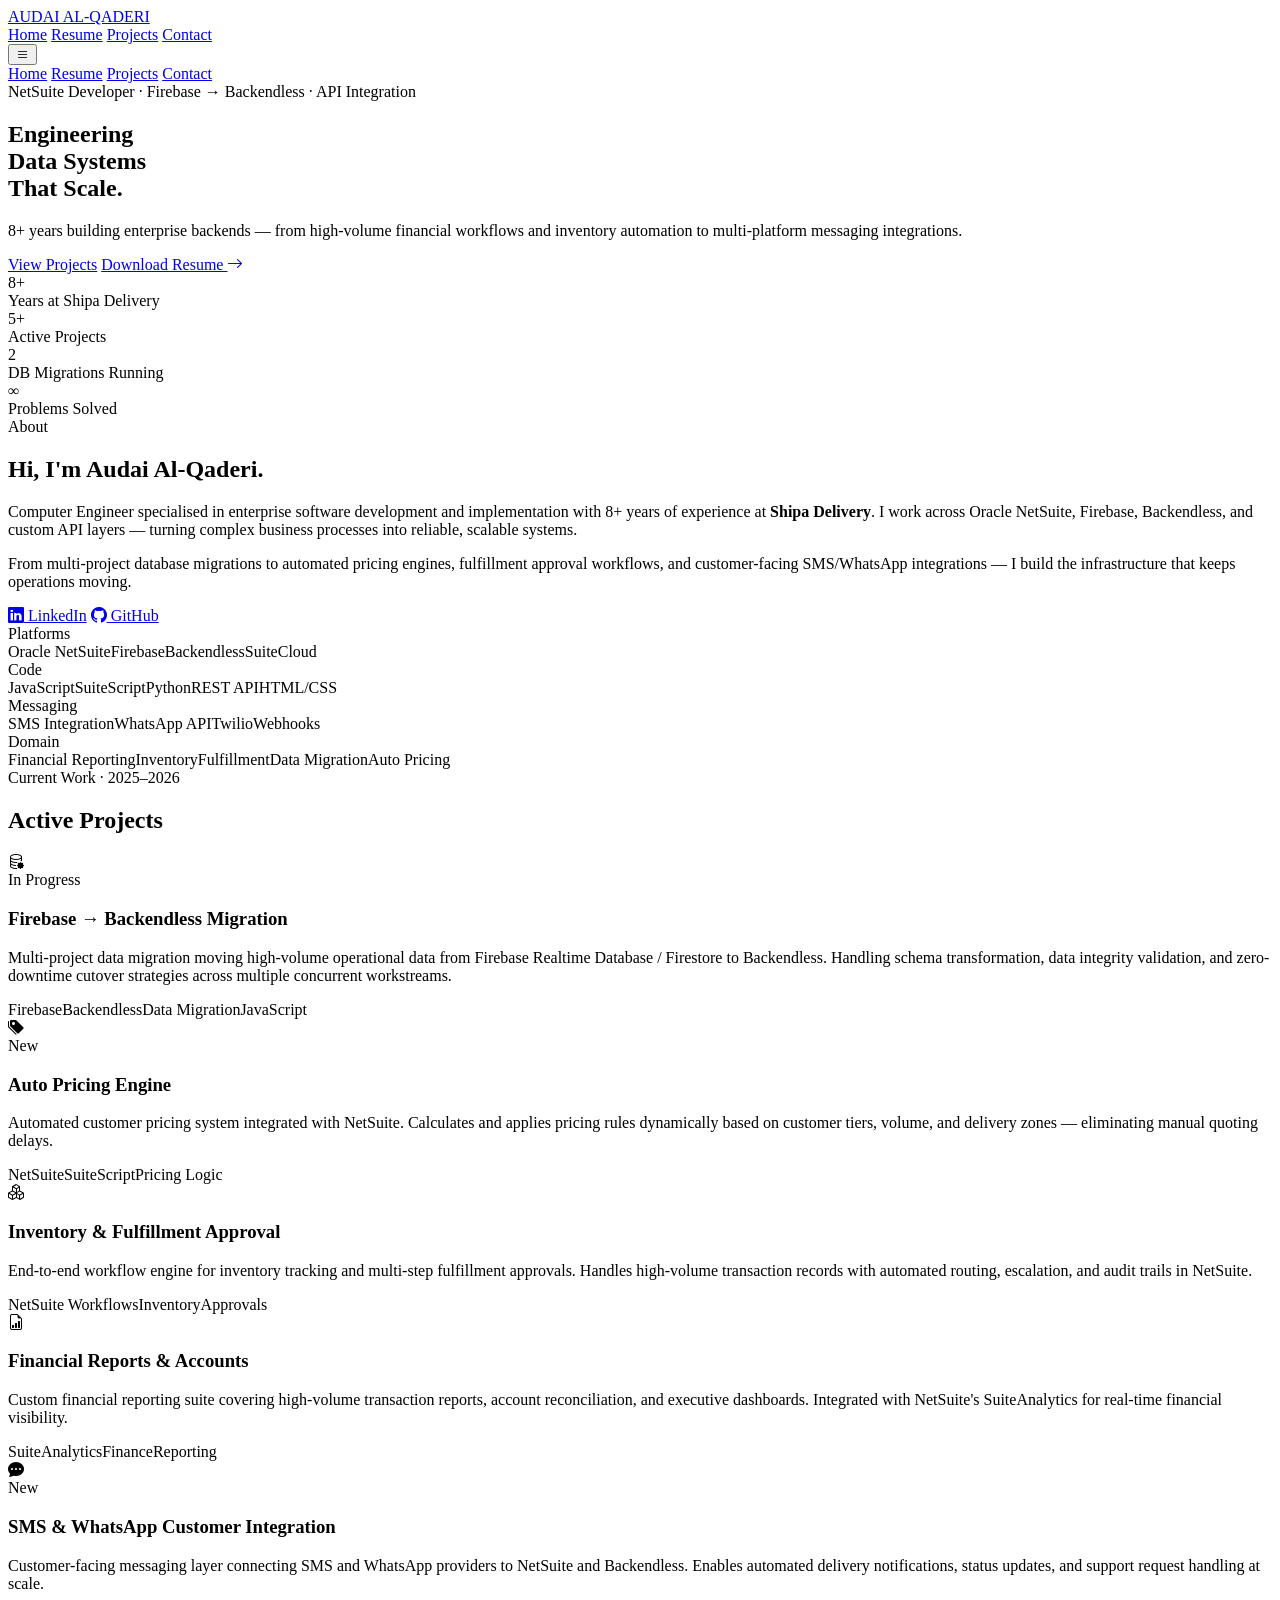
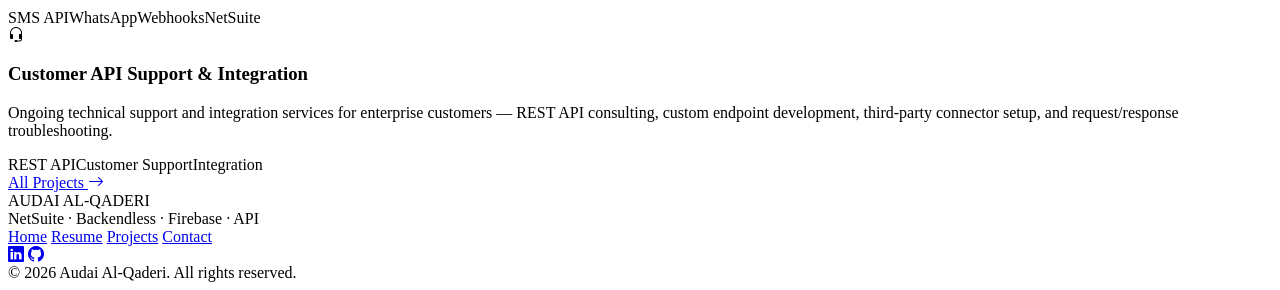
==== commit 1abbcdc5: "Add files via upload" ====
--- a/index.html
+++ b/index.html
@@ -1,218 +1,207 @@
 <!DOCTYPE html>
 <html lang="en">
-    <head>
-        <meta charset="utf-8" />
-        <meta name="viewport" content="width=device-width, initial-scale=1, shrink-to-fit=no" />
-        <meta name="description" content="" />
-        <meta name="author" content="" />
-        <title>Personal - Odai Website Theme</title>
-        <!-- Favicon-->
-        <link rel="icon" type="image/x-icon" href="assets/favicon.ico" />
-        <!-- Custom Google font-->
-        <link rel="preconnect" href="https://fonts.googleapis.com" />
-        <link rel="preconnect" href="https://fonts.gstatic.com" crossorigin />
-        <link href="https://fonts.googleapis.com/css2?family=Plus+Jakarta+Sans:wght@100;200;300;400;500;600;700;800;900&amp;display=swap" rel="stylesheet" />
-        <!-- Bootstrap icons-->
-        <link href="https://cdn.jsdelivr.net/npm/bootstrap-icons@1.8.1/font/bootstrap-icons.css" rel="stylesheet" />
-        <!-- Core theme CSS (includes Bootstrap)-->
-        <link href="css/styles.css" rel="stylesheet" />
-    </head>
-    <body class="d-flex flex-column h-100">
-        <main class="flex-shrink-0">
-            <!-- Navigation-->
-            <nav class="navbar navbar-expand-lg navbar-light bg-white py-3">
-                <div class="container px-5">
-                    <a class="navbar-brand" href="index.html"><span class="fw-bolder text-primary">AUDAI ALQADERI</span></a>
-                    <button class="navbar-toggler" type="button" data-bs-toggle="collapse" data-bs-target="#navbarSupportedContent" aria-controls="navbarSupportedContent" aria-expanded="false" aria-label="Toggle navigation"><span class="navbar-toggler-icon"></span></button>
-                    <div class="collapse navbar-collapse" id="navbarSupportedContent">
-                        <ul class="navbar-nav ms-auto mb-2 mb-lg-0 small fw-bolder">
-                            <li class="nav-item"><a class="nav-link" href="index.html">Home</a></li>
-                            <li class="nav-item"><a class="nav-link" href="resume.html">Resume</a></li>
-                            <li class="nav-item"><a class="nav-link" href="projects.html">Projects</a></li>
-                            <li class="nav-item"><a class="nav-link" href="contact.html">Contact</a></li>
-                        </ul>
-                    </div>
-                </div>
-            </nav>
-            <!-- Header-->
-            <header class="py-5">
-                <div class="container px-5 pb-5">
-                    <div class="row gx-5 align-items-center">
-                        <div class="col-xxl-5">
-                            <!-- Header text content-->
-                            <div class="text-center text-xxl-start">
-                                <div class="badge bg-gradient-primary-to-secondary text-white mb-4"><div class="text-uppercase">Netsuite developer &middot; Design &middot; implementing  &middot; troubleshooting</div></div>
-                                <div class="fs-3 fw-light text-muted">I can help your business to</div>
-                                <h1 class="display-3 fw-bolder mb-5"><span class="text-gradient d-inline">Get online and grow fast</span></h1>
-                                <div class="d-grid gap-3 d-sm-flex justify-content-sm-center justify-content-xxl-start mb-3">
-                                    <a class="btn btn-primary btn-lg px-5 py-3 me-sm-3 fs-6 fw-bolder" href="resume.html">Resume</a>
-                                    <a class="btn btn-outline-dark btn-lg px-5 py-3 fs-6 fw-bolder" href="projects.html">Projects</a>
-                                </div>
-                            </div>
-                        </div>
-                        <div class="col-xxl-7">
-                            <!-- Header profile picture-->
-                            <div class="d-flex justify-content-center mt-5 mt-xxl-0">
-                                <div class="profile bg-gradient-primary-to-secondary">
-                                    <!-- TIP: For best results, use a photo with a transparent background like the demo example below-->
-                                    <!-- Watch a tutorial on how to do this on YouTube (link)-->
-                                    <img class="profile-img" src="assets/profile.png" alt="..." />
-                                    <div class="dots-1">
-                                        <!-- SVG Dots-->
-                                        <svg version="1.1" xmlns="http://www.w3.org/2000/svg" xmlns:xlink="http://www.w3.org/1999/xlink" x="0px" y="0px" viewBox="0 0 191.6 1215.4" style="enable-background: new 0 0 191.6 1215.4" xml:space="preserve">
-                                            <g transform="translate(0.000000,1280.000000) scale(0.100000,-0.100000)">
-                                                <path d="M227.7,12788.6c-105-35-200-141-222-248c-43-206,163-412,369-369c155,32,275,190,260,339c-11,105-90,213-190,262        C383.7,12801.6,289.7,12808.6,227.7,12788.6z"></path>
-                                                <path d="M1507.7,12788.6c-151-50-253-216-222-362c25-119,136-230,254-255c194-41,395,142,375,339c-11,105-90,213-190,262        C1663.7,12801.6,1569.7,12808.6,1507.7,12788.6z"></path>
-                                                <path d="M227.7,11508.6c-105-35-200-141-222-248c-43-206,163-412,369-369c155,32,275,190,260,339c-11,105-90,213-190,262        C383.7,11521.6,289.7,11528.6,227.7,11508.6z"></path>
-                                                <path d="M1507.7,11508.6c-151-50-253-216-222-362c25-119,136-230,254-255c194-41,395,142,375,339c-11,105-90,213-190,262        C1663.7,11521.6,1569.7,11528.6,1507.7,11508.6z"></path>
-                                                <path d="M227.7,10228.6c-105-35-200-141-222-248c-43-206,163-412,369-369c155,32,275,190,260,339c-11,105-90,213-190,262        C383.7,10241.6,289.7,10248.6,227.7,10228.6z"></path>
-                                                <path d="M1507.7,10228.6c-105-35-200-141-222-248c-43-206,163-412,369-369c155,32,275,190,260,339c-11,105-90,213-190,262        C1663.7,10241.6,1569.7,10248.6,1507.7,10228.6z"></path>
-                                                <path d="M227.7,8948.6c-105-35-200-141-222-248c-43-206,163-412,369-369c155,32,275,190,260,339c-11,105-90,213-190,262        C383.7,8961.6,289.7,8968.6,227.7,8948.6z"></path>
-                                                <path d="M1507.7,8948.6c-105-35-200-141-222-248c-43-206,163-412,369-369c155,32,275,190,260,339c-11,105-90,213-190,262        C1663.7,8961.6,1569.7,8968.6,1507.7,8948.6z"></path>
-                                                <path d="M227.7,7668.6c-105-35-200-141-222-248c-43-206,163-412,369-369c155,32,275,190,260,339c-11,105-90,213-190,262        C383.7,7681.6,289.7,7688.6,227.7,7668.6z"></path>
-                                                <path d="M1507.7,7668.6c-105-35-200-141-222-248c-43-206,163-412,369-369c155,32,275,190,260,339c-11,105-90,213-190,262        C1663.7,7681.6,1569.7,7688.6,1507.7,7668.6z"></path>
-                                                <path d="M227.7,6388.6c-105-35-200-141-222-248c-43-206,163-412,369-369c155,32,275,190,260,339c-11,105-90,213-190,262        C383.7,6401.6,289.7,6408.6,227.7,6388.6z"></path>
-                                                <path d="M1507.7,6388.6c-105-35-200-141-222-248c-43-206,163-412,369-369c155,32,275,190,260,339c-11,105-90,213-190,262        C1663.7,6401.6,1569.7,6408.6,1507.7,6388.6z"></path>
-                                                <path d="M227.7,5108.6c-105-35-200-141-222-248c-43-206,163-412,369-369c155,32,275,190,260,339c-11,105-90,213-190,262        C383.7,5121.6,289.7,5128.6,227.7,5108.6z"></path>
-                                                <path d="M1507.7,5108.6c-105-35-200-141-222-248c-43-206,163-412,369-369c155,32,275,190,260,339c-11,105-90,213-190,262        C1663.7,5121.6,1569.7,5128.6,1507.7,5108.6z"></path>
-                                                <path d="M227.7,3828.6c-105-35-200-141-222-248c-43-206,163-412,369-369c155,32,275,190,260,339c-11,105-90,213-190,262        C383.7,3841.6,289.7,3848.6,227.7,3828.6z"></path>
-                                                <path d="M1507.7,3828.6c-105-35-200-141-222-248c-43-206,163-412,369-369c155,32,275,190,260,339c-11,105-90,213-190,262        C1663.7,3841.6,1569.7,3848.6,1507.7,3828.6z"></path>
-                                                <path d="M227.7,2548.6c-105-35-200-141-222-248c-43-206,163-412,369-369c155,32,275,190,260,339c-11,105-90,213-190,262        C383.7,2561.6,289.7,2568.6,227.7,2548.6z"></path>
-                                                <path d="M1507.7,2548.6c-105-35-200-141-222-248c-43-206,163-412,369-369c155,32,275,190,260,339c-11,105-90,213-190,262        C1663.7,2561.6,1569.7,2568.6,1507.7,2548.6z"></path>
-                                                <path d="M227.7,1268.6c-105-35-200-141-222-248c-43-206,163-412,369-369c155,32,275,190,260,339c-11,105-90,213-190,262        C383.7,1281.6,289.7,1288.6,227.7,1268.6z"></path>
-                                                <path d="M1507.7,1268.6c-105-35-200-141-222-248c-43-206,163-412,369-369c155,32,275,190,260,339c-11,105-90,213-190,262        C1663.7,1281.6,1569.7,1288.6,1507.7,1268.6z"></path>
-                                            </g>
-                                        </svg>
-                                        <!-- END of SVG dots-->
-                                    </div>
-                                    <div class="dots-2">
-                                        <!-- SVG Dots-->
-                                        <svg version="1.1" xmlns="http://www.w3.org/2000/svg" xmlns:xlink="http://www.w3.org/1999/xlink" x="0px" y="0px" viewBox="0 0 191.6 1215.4" style="enable-background: new 0 0 191.6 1215.4" xml:space="preserve">
-                                            <g transform="translate(0.000000,1280.000000) scale(0.100000,-0.100000)">
-                                                <path d="M227.7,12788.6c-105-35-200-141-222-248c-43-206,163-412,369-369c155,32,275,190,260,339c-11,105-90,213-190,262        C383.7,12801.6,289.7,12808.6,227.7,12788.6z"></path>
-                                                <path d="M1507.7,12788.6c-151-50-253-216-222-362c25-119,136-230,254-255c194-41,395,142,375,339c-11,105-90,213-190,262        C1663.7,12801.6,1569.7,12808.6,1507.7,12788.6z"></path>
-                                                <path d="M227.7,11508.6c-105-35-200-141-222-248c-43-206,163-412,369-369c155,32,275,190,260,339c-11,105-90,213-190,262        C383.7,11521.6,289.7,11528.6,227.7,11508.6z"></path>
-                                                <path d="M1507.7,11508.6c-151-50-253-216-222-362c25-119,136-230,254-255c194-41,395,142,375,339c-11,105-90,213-190,262        C1663.7,11521.6,1569.7,11528.6,1507.7,11508.6z"></path>
-                                                <path d="M227.7,10228.6c-105-35-200-141-222-248c-43-206,163-412,369-369c155,32,275,190,260,339c-11,105-90,213-190,262        C383.7,10241.6,289.7,10248.6,227.7,10228.6z"></path>
-                                                <path d="M1507.7,10228.6c-105-35-200-141-222-248c-43-206,163-412,369-369c155,32,275,190,260,339c-11,105-90,213-190,262        C1663.7,10241.6,1569.7,10248.6,1507.7,10228.6z"></path>
-                                                <path d="M227.7,8948.6c-105-35-200-141-222-248c-43-206,163-412,369-369c155,32,275,190,260,339c-11,105-90,213-190,262        C383.7,8961.6,289.7,8968.6,227.7,8948.6z"></path>
-                                                <path d="M1507.7,8948.6c-105-35-200-141-222-248c-43-206,163-412,369-369c155,32,275,190,260,339c-11,105-90,213-190,262        C1663.7,8961.6,1569.7,8968.6,1507.7,8948.6z"></path>
-                                                <path d="M227.7,7668.6c-105-35-200-141-222-248c-43-206,163-412,369-369c155,32,275,190,260,339c-11,105-90,213-190,262        C383.7,7681.6,289.7,7688.6,227.7,7668.6z"></path>
-                                                <path d="M1507.7,7668.6c-105-35-200-141-222-248c-43-206,163-412,369-369c155,32,275,190,260,339c-11,105-90,213-190,262        C1663.7,7681.6,1569.7,7688.6,1507.7,7668.6z"></path>
-                                                <path d="M227.7,6388.6c-105-35-200-141-222-248c-43-206,163-412,369-369c155,32,275,190,260,339c-11,105-90,213-190,262        C383.7,6401.6,289.7,6408.6,227.7,6388.6z"></path>
-                                                <path d="M1507.7,6388.6c-105-35-200-141-222-248c-43-206,163-412,369-369c155,32,275,190,260,339c-11,105-90,213-190,262        C1663.7,6401.6,1569.7,6408.6,1507.7,6388.6z"></path>
-                                                <path d="M227.7,5108.6c-105-35-200-141-222-248c-43-206,163-412,369-369c155,32,275,190,260,339c-11,105-90,213-190,262        C383.7,5121.6,289.7,5128.6,227.7,5108.6z"></path>
-                                                <path d="M1507.7,5108.6c-105-35-200-141-222-248c-43-206,163-412,369-369c155,32,275,190,260,339c-11,105-90,213-190,262        C1663.7,5121.6,1569.7,5128.6,1507.7,5108.6z"></path>
-                                                <path d="M227.7,3828.6c-105-35-200-141-222-248c-43-206,163-412,369-369c155,32,275,190,260,339c-11,105-90,213-190,262        C383.7,3841.6,289.7,3848.6,227.7,3828.6z"></path>
-                                                <path d="M1507.7,3828.6c-105-35-200-141-222-248c-43-206,163-412,369-369c155,32,275,190,260,339c-11,105-90,213-190,262        C1663.7,3841.6,1569.7,3848.6,1507.7,3828.6z"></path>
-                                                <path d="M227.7,2548.6c-105-35-200-141-222-248c-43-206,163-412,369-369c155,32,275,190,260,339c-11,105-90,213-190,262        C383.7,2561.6,289.7,2568.6,227.7,2548.6z"></path>
-                                                <path d="M1507.7,2548.6c-105-35-200-141-222-248c-43-206,163-412,369-369c155,32,275,190,260,339c-11,105-90,213-190,262        C1663.7,2561.6,1569.7,2568.6,1507.7,2548.6z"></path>
-                                                <path d="M227.7,1268.6c-105-35-200-141-222-248c-43-206,163-412,369-369c155,32,275,190,260,339c-11,105-90,213-190,262        C383.7,1281.6,289.7,1288.6,227.7,1268.6z"></path>
-                                                <path d="M1507.7,1268.6c-105-35-200-141-222-248c-43-206,163-412,369-369c155,32,275,190,260,339c-11,105-90,213-190,262        C1663.7,1281.6,1569.7,1288.6,1507.7,1268.6z"></path>
-                                            </g>
-                                        </svg>
-                                        <!-- END of SVG dots-->
-                                    </div>
-                                    <div class="dots-3">
-                                        <!-- SVG Dots-->
-                                        <svg version="1.1" xmlns="http://www.w3.org/2000/svg" xmlns:xlink="http://www.w3.org/1999/xlink" x="0px" y="0px" viewBox="0 0 191.6 1215.4" style="enable-background: new 0 0 191.6 1215.4" xml:space="preserve">
-                                            <g transform="translate(0.000000,1280.000000) scale(0.100000,-0.100000)">
-                                                <path d="M227.7,12788.6c-105-35-200-141-222-248c-43-206,163-412,369-369c155,32,275,190,260,339c-11,105-90,213-190,262        C383.7,12801.6,289.7,12808.6,227.7,12788.6z"></path>
-                                                <path d="M1507.7,12788.6c-151-50-253-216-222-362c25-119,136-230,254-255c194-41,395,142,375,339c-11,105-90,213-190,262        C1663.7,12801.6,1569.7,12808.6,1507.7,12788.6z"></path>
-                                                <path d="M227.7,11508.6c-105-35-200-141-222-248c-43-206,163-412,369-369c155,32,275,190,260,339c-11,105-90,213-190,262        C383.7,11521.6,289.7,11528.6,227.7,11508.6z"></path>
-                                                <path d="M1507.7,11508.6c-151-50-253-216-222-362c25-119,136-230,254-255c194-41,395,142,375,339c-11,105-90,213-190,262        C1663.7,11521.6,1569.7,11528.6,1507.7,11508.6z"></path>
-                                                <path d="M227.7,10228.6c-105-35-200-141-222-248c-43-206,163-412,369-369c155,32,275,190,260,339c-11,105-90,213-190,262        C383.7,10241.6,289.7,10248.6,227.7,10228.6z"></path>
-                                                <path d="M1507.7,10228.6c-105-35-200-141-222-248c-43-206,163-412,369-369c155,32,275,190,260,339c-11,105-90,213-190,262        C1663.7,10241.6,1569.7,10248.6,1507.7,10228.6z"></path>
-                                                <path d="M227.7,8948.6c-105-35-200-141-222-248c-43-206,163-412,369-369c155,32,275,190,260,339c-11,105-90,213-190,262        C383.7,8961.6,289.7,8968.6,227.7,8948.6z"></path>
-                                                <path d="M1507.7,8948.6c-105-35-200-141-222-248c-43-206,163-412,369-369c155,32,275,190,260,339c-11,105-90,213-190,262        C1663.7,8961.6,1569.7,8968.6,1507.7,8948.6z"></path>
-                                                <path d="M227.7,7668.6c-105-35-200-141-222-248c-43-206,163-412,369-369c155,32,275,190,260,339c-11,105-90,213-190,262        C383.7,7681.6,289.7,7688.6,227.7,7668.6z"></path>
-                                                <path d="M1507.7,7668.6c-105-35-200-141-222-248c-43-206,163-412,369-369c155,32,275,190,260,339c-11,105-90,213-190,262        C1663.7,7681.6,1569.7,7688.6,1507.7,7668.6z"></path>
-                                                <path d="M227.7,6388.6c-105-35-200-141-222-248c-43-206,163-412,369-369c155,32,275,190,260,339c-11,105-90,213-190,262        C383.7,6401.6,289.7,6408.6,227.7,6388.6z"></path>
-                                                <path d="M1507.7,6388.6c-105-35-200-141-222-248c-43-206,163-412,369-369c155,32,275,190,260,339c-11,105-90,213-190,262        C1663.7,6401.6,1569.7,6408.6,1507.7,6388.6z"></path>
-                                                <path d="M227.7,5108.6c-105-35-200-141-222-248c-43-206,163-412,369-369c155,32,275,190,260,339c-11,105-90,213-190,262        C383.7,5121.6,289.7,5128.6,227.7,5108.6z"></path>
-                                                <path d="M1507.7,5108.6c-105-35-200-141-222-248c-43-206,163-412,369-369c155,32,275,190,260,339c-11,105-90,213-190,262        C1663.7,5121.6,1569.7,5128.6,1507.7,5108.6z"></path>
-                                                <path d="M227.7,3828.6c-105-35-200-141-222-248c-43-206,163-412,369-369c155,32,275,190,260,339c-11,105-90,213-190,262        C383.7,3841.6,289.7,3848.6,227.7,3828.6z"></path>
-                                                <path d="M1507.7,3828.6c-105-35-200-141-222-248c-43-206,163-412,369-369c155,32,275,190,260,339c-11,105-90,213-190,262        C1663.7,3841.6,1569.7,3848.6,1507.7,3828.6z"></path>
-                                                <path d="M227.7,2548.6c-105-35-200-141-222-248c-43-206,163-412,369-369c155,32,275,190,260,339c-11,105-90,213-190,262        C383.7,2561.6,289.7,2568.6,227.7,2548.6z"></path>
-                                                <path d="M1507.7,2548.6c-105-35-200-141-222-248c-43-206,163-412,369-369c155,32,275,190,260,339c-11,105-90,213-190,262        C1663.7,2561.6,1569.7,2568.6,1507.7,2548.6z"></path>
-                                                <path d="M227.7,1268.6c-105-35-200-141-222-248c-43-206,163-412,369-369c155,32,275,190,260,339c-11,105-90,213-190,262        C383.7,1281.6,289.7,1288.6,227.7,1268.6z"></path>
-                                                <path d="M1507.7,1268.6c-105-35-200-141-222-248c-43-206,163-412,369-369c155,32,275,190,260,339c-11,105-90,213-190,262        C1663.7,1281.6,1569.7,1288.6,1507.7,1268.6z"></path>
-                                            </g>
-                                        </svg>
-                                        <!-- END of SVG dots-->
-                                    </div>
-                                    <div class="dots-4">
-                                        <!-- SVG Dots-->
-                                        <svg version="1.1" xmlns="http://www.w3.org/2000/svg" xmlns:xlink="http://www.w3.org/1999/xlink" x="0px" y="0px" viewBox="0 0 191.6 1215.4" style="enable-background: new 0 0 191.6 1215.4" xml:space="preserve">
-                                            <g transform="translate(0.000000,1280.000000) scale(0.100000,-0.100000)">
-                                                <path d="M227.7,12788.6c-105-35-200-141-222-248c-43-206,163-412,369-369c155,32,275,190,260,339c-11,105-90,213-190,262        C383.7,12801.6,289.7,12808.6,227.7,12788.6z"></path>
-                                                <path d="M1507.7,12788.6c-151-50-253-216-222-362c25-119,136-230,254-255c194-41,395,142,375,339c-11,105-90,213-190,262        C1663.7,12801.6,1569.7,12808.6,1507.7,12788.6z"></path>
-                                                <path d="M227.7,11508.6c-105-35-200-141-222-248c-43-206,163-412,369-369c155,32,275,190,260,339c-11,105-90,213-190,262        C383.7,11521.6,289.7,11528.6,227.7,11508.6z"></path>
-                                                <path d="M1507.7,11508.6c-151-50-253-216-222-362c25-119,136-230,254-255c194-41,395,142,375,339c-11,105-90,213-190,262        C1663.7,11521.6,1569.7,11528.6,1507.7,11508.6z"></path>
-                                                <path d="M227.7,10228.6c-105-35-200-141-222-248c-43-206,163-412,369-369c155,32,275,190,260,339c-11,105-90,213-190,262        C383.7,10241.6,289.7,10248.6,227.7,10228.6z"></path>
-                                                <path d="M1507.7,10228.6c-105-35-200-141-222-248c-43-206,163-412,369-369c155,32,275,190,260,339c-11,105-90,213-190,262        C1663.7,10241.6,1569.7,10248.6,1507.7,10228.6z"></path>
-                                                <path d="M227.7,8948.6c-105-35-200-141-222-248c-43-206,163-412,369-369c155,32,275,190,260,339c-11,105-90,213-190,262        C383.7,8961.6,289.7,8968.6,227.7,8948.6z"></path>
-                                                <path d="M1507.7,8948.6c-105-35-200-141-222-248c-43-206,163-412,369-369c155,32,275,190,260,339c-11,105-90,213-190,262        C1663.7,8961.6,1569.7,8968.6,1507.7,8948.6z"></path>
-                                                <path d="M227.7,7668.6c-105-35-200-141-222-248c-43-206,163-412,369-369c155,32,275,190,260,339c-11,105-90,213-190,262        C383.7,7681.6,289.7,7688.6,227.7,7668.6z"></path>
-                                                <path d="M1507.7,7668.6c-105-35-200-141-222-248c-43-206,163-412,369-369c155,32,275,190,260,339c-11,105-90,213-190,262        C1663.7,7681.6,1569.7,7688.6,1507.7,7668.6z"></path>
-                                                <path d="M227.7,6388.6c-105-35-200-141-222-248c-43-206,163-412,369-369c155,32,275,190,260,339c-11,105-90,213-190,262        C383.7,6401.6,289.7,6408.6,227.7,6388.6z"></path>
-                                                <path d="M1507.7,6388.6c-105-35-200-141-222-248c-43-206,163-412,369-369c155,32,275,190,260,339c-11,105-90,213-190,262        C1663.7,6401.6,1569.7,6408.6,1507.7,6388.6z"></path>
-                                                <path d="M227.7,5108.6c-105-35-200-141-222-248c-43-206,163-412,369-369c155,32,275,190,260,339c-11,105-90,213-190,262        C383.7,5121.6,289.7,5128.6,227.7,5108.6z"></path>
-                                                <path d="M1507.7,5108.6c-105-35-200-141-222-248c-43-206,163-412,369-369c155,32,275,190,260,339c-11,105-90,213-190,262        C1663.7,5121.6,1569.7,5128.6,1507.7,5108.6z"></path>
-                                                <path d="M227.7,3828.6c-105-35-200-141-222-248c-43-206,163-412,369-369c155,32,275,190,260,339c-11,105-90,213-190,262        C383.7,3841.6,289.7,3848.6,227.7,3828.6z"></path>
-                                                <path d="M1507.7,3828.6c-105-35-200-141-222-248c-43-206,163-412,369-369c155,32,275,190,260,339c-11,105-90,213-190,262        C1663.7,3841.6,1569.7,3848.6,1507.7,3828.6z"></path>
-                                                <path d="M227.7,2548.6c-105-35-200-141-222-248c-43-206,163-412,369-369c155,32,275,190,260,339c-11,105-90,213-190,262        C383.7,2561.6,289.7,2568.6,227.7,2548.6z"></path>
-                                                <path d="M1507.7,2548.6c-105-35-200-141-222-248c-43-206,163-412,369-369c155,32,275,190,260,339c-11,105-90,213-190,262        C1663.7,2561.6,1569.7,2568.6,1507.7,2548.6z"></path>
-                                                <path d="M227.7,1268.6c-105-35-200-141-222-248c-43-206,163-412,369-369c155,32,275,190,260,339c-11,105-90,213-190,262        C383.7,1281.6,289.7,1288.6,227.7,1268.6z"></path>
-                                                <path d="M1507.7,1268.6c-105-35-200-141-222-248c-43-206,163-412,369-369c155,32,275,190,260,339c-11,105-90,213-190,262        C1663.7,1281.6,1569.7,1288.6,1507.7,1268.6z"></path>
-                                            </g>
-                                        </svg>
-                                        <!-- END of SVG dots-->
-                                    </div>
-                                </div>
-                            </div>
-                        </div>
-                    </div>
-                </div>
-            </header>
-            <!-- About Section-->
-            <section class="bg-light py-5">
-                <div class="container px-5">
-                    <div class="row gx-5 justify-content-center">
-                        <div class="col-xxl-8">
-                            <div class="text-center my-5">
-                                <h2 class="display-5 fw-bolder"><span class="text-gradient d-inline">About Me</span></h2>
-                                <p class="lead fw-light mb-4">My name is Audai AL_Qaderi.</p>
-                                <p class="text-muted">Computer engineer specialized in software development and implementation with 7+ years' experience, particularly in Oracle NetSuite and Backend platforms Firebase and Backendless, functional and Technical perspectives (setup and configuration, design, development, implementation, support,debugging and troubleshooting).</p>
-                                <div class="d-flex justify-content-center fs-2 gap-4">
-                                    <a class="text-gradient" href="#!"><i class="bi bi-twitter"></i></a>
-                                    <a class="text-gradient" href="#!"><i class="bi bi-linkedin"></i></a>
-                                    <a class="text-gradient" href="#!"><i class="bi bi-github"></i></a>
-                                </div>
-                            </div>
-                        </div>
-                    </div>
-                </div>
-            </section>
-        </main>
-        <!-- Footer-->
-        <footer class="bg-white py-4 mt-auto">
-            <div class="container px-5">
-                <div class="row align-items-center justify-content-between flex-column flex-sm-row">
-                    <div class="col-auto"><div class="small m-0">Copyright &copy; Your Website 2023</div></div>
-                    <div class="col-auto">
-                        <a class="small" href="#!">Privacy</a>
-                        <span class="mx-1">&middot;</span>
-                        <a class="small" href="#!">Terms</a>
-                        <span class="mx-1">&middot;</span>
-                        <a class="small" href="#!">Contact</a>
-                    </div>
-                </div>
-            </div>
-        </footer>
-        <!-- Bootstrap core JS-->
-        <script src="https://cdn.jsdelivr.net/npm/bootstrap@5.2.3/dist/js/bootstrap.bundle.min.js"></script>
-        <!-- Core theme JS-->
-        <script src="js/scripts.js"></script>
-    </body>
+<head>
+  <meta charset="utf-8"/>
+  <meta name="viewport" content="width=device-width, initial-scale=1"/>
+  <title>Audai Al-Qaderi — NetSuite & Backend Engineer</title>
+  <link rel="preconnect" href="https://fonts.googleapis.com"/>
+  <link href="https://fonts.googleapis.com/css2?family=Syne:wght@400;600;700;800&family=DM+Sans:wght@300;400;500&display=swap" rel="stylesheet"/>
+  <link href="https://cdn.jsdelivr.net/npm/bootstrap-icons@1.11.3/font/bootstrap-icons.css" rel="stylesheet"/>
+  <link rel="stylesheet" href="css/styles.css"/>
+</head>
+<body>
+
+<!-- NAV -->
+<nav class="site-nav">
+  <div class="nav-inner">
+    <a class="nav-logo" href="index.html">AUDAI AL-QADERI</a>
+    <div class="nav-links">
+      <a href="index.html" class="active">Home</a>
+      <a href="resume.html">Resume</a>
+      <a href="projects.html">Projects</a>
+      <a href="contact.html">Contact</a>
+    </div>
+    <button class="nav-toggle" id="navToggle"><i class="bi bi-list"></i></button>
+  </div>
+  <div class="nav-mobile" id="navMobile">
+    <a href="index.html">Home</a>
+    <a href="resume.html">Resume</a>
+    <a href="projects.html">Projects</a>
+    <a href="contact.html">Contact</a>
+  </div>
+</nav>
+
+<!-- HERO -->
+<section class="hero">
+  <div class="hero-bg">
+    <div class="bg-blob b1"></div>
+    <div class="bg-blob b2"></div>
+    <div class="grid-overlay"></div>
+  </div>
+  <div class="hero-content">
+    <div class="hero-text">
+      <div class="hero-tag">
+        <span class="tag-dot"></span>
+        NetSuite Developer · Firebase → Backendless · API Integration
+      </div>
+      <h1 class="hero-title">
+        Engineering<br/>
+        <span class="accent">Data Systems</span><br/>
+        That Scale.
+      </h1>
+      <p class="hero-sub">8+ years building enterprise backends — from high-volume financial workflows and inventory automation to multi-platform messaging integrations.</p>
+      <div class="hero-cta">
+        <a href="projects.html" class="btn-primary">View Projects</a>
+        <a href="resume.html" class="btn-ghost">Download Resume <i class="bi bi-arrow-right"></i></a>
+      </div>
+    </div>
+    <div class="hero-stats">
+      <div class="stat-card">
+        <div class="stat-num">8+</div>
+        <div class="stat-label">Years at Shipa Delivery</div>
+      </div>
+      <div class="stat-card">
+        <div class="stat-num">5+</div>
+        <div class="stat-label">Active Projects</div>
+      </div>
+      <div class="stat-card">
+        <div class="stat-num">2</div>
+        <div class="stat-label">DB Migrations Running</div>
+      </div>
+      <div class="stat-card">
+        <div class="stat-num">∞</div>
+        <div class="stat-label">Problems Solved</div>
+      </div>
+    </div>
+  </div>
+</section>
+
+<!-- ABOUT -->
+<section class="about-section">
+  <div class="container">
+    <div class="section-label">About</div>
+    <div class="about-grid">
+      <div class="about-text">
+        <h2>Hi, I'm <span class="accent">Audai Al-Qaderi</span>.</h2>
+        <p>Computer Engineer specialised in enterprise software development and implementation with 8+ years of experience at <strong>Shipa Delivery</strong>. I work across Oracle NetSuite, Firebase, Backendless, and custom API layers — turning complex business processes into reliable, scalable systems.</p>
+        <p>From multi-project database migrations to automated pricing engines, fulfillment approval workflows, and customer-facing SMS/WhatsApp integrations — I build the infrastructure that keeps operations moving.</p>
+        <div class="about-links">
+          <a href="https://linkedin.com/in/odai-qadree-23370259" target="_blank"><i class="bi bi-linkedin"></i> LinkedIn</a>
+          <a href="https://oqadree.github.io/myagencysite/index.html" target="_blank"><i class="bi bi-github"></i> GitHub</a>
+        </div>
+      </div>
+      <div class="about-skills">
+        <div class="skill-group">
+          <div class="skill-group-label">Platforms</div>
+          <div class="skill-chips">
+            <span>Oracle NetSuite</span><span>Firebase</span><span>Backendless</span><span>SuiteCloud</span>
+          </div>
+        </div>
+        <div class="skill-group">
+          <div class="skill-group-label">Code</div>
+          <div class="skill-chips">
+            <span>JavaScript</span><span>SuiteScript</span><span>Python</span><span>REST API</span><span>HTML/CSS</span>
+          </div>
+        </div>
+        <div class="skill-group">
+          <div class="skill-group-label">Messaging</div>
+          <div class="skill-chips">
+            <span>SMS Integration</span><span>WhatsApp API</span><span>Twilio</span><span>Webhooks</span>
+          </div>
+        </div>
+        <div class="skill-group">
+          <div class="skill-group-label">Domain</div>
+          <div class="skill-chips">
+            <span>Financial Reporting</span><span>Inventory</span><span>Fulfillment</span><span>Data Migration</span><span>Auto Pricing</span>
+          </div>
+        </div>
+      </div>
+    </div>
+  </div>
+</section>
+
+<!-- CURRENT PROJECTS SPOTLIGHT -->
+<section class="spotlight-section">
+  <div class="container">
+    <div class="section-label">Current Work · 2025–2026</div>
+    <h2 class="section-title">Active <span class="accent">Projects</span></h2>
+
+    <div class="project-grid">
+
+      <div class="proj-card featured">
+        <div class="proj-icon"><i class="bi bi-database-gear"></i></div>
+        <div class="proj-badge">In Progress</div>
+        <h3>Firebase → Backendless Migration</h3>
+        <p>Multi-project data migration moving high-volume operational data from Firebase Realtime Database / Firestore to Backendless. Handling schema transformation, data integrity validation, and zero-downtime cutover strategies across multiple concurrent workstreams.</p>
+        <div class="proj-tags"><span>Firebase</span><span>Backendless</span><span>Data Migration</span><span>JavaScript</span></div>
+      </div>
+
+      <div class="proj-card">
+        <div class="proj-icon"><i class="bi bi-tags-fill"></i></div>
+        <div class="proj-badge new">New</div>
+        <h3>Auto Pricing Engine</h3>
+        <p>Automated customer pricing system integrated with NetSuite. Calculates and applies pricing rules dynamically based on customer tiers, volume, and delivery zones — eliminating manual quoting delays.</p>
+        <div class="proj-tags"><span>NetSuite</span><span>SuiteScript</span><span>Pricing Logic</span></div>
+      </div>
+
+      <div class="proj-card">
+        <div class="proj-icon"><i class="bi bi-boxes"></i></div>
+        <h3>Inventory & Fulfillment Approval</h3>
+        <p>End-to-end workflow engine for inventory tracking and multi-step fulfillment approvals. Handles high-volume transaction records with automated routing, escalation, and audit trails in NetSuite.</p>
+        <div class="proj-tags"><span>NetSuite Workflows</span><span>Inventory</span><span>Approvals</span></div>
+      </div>
+
+      <div class="proj-card">
+        <div class="proj-icon"><i class="bi bi-file-earmark-bar-graph"></i></div>
+        <h3>Financial Reports & Accounts</h3>
+        <p>Custom financial reporting suite covering high-volume transaction reports, account reconciliation, and executive dashboards. Integrated with NetSuite's SuiteAnalytics for real-time financial visibility.</p>
+        <div class="proj-tags"><span>SuiteAnalytics</span><span>Finance</span><span>Reporting</span></div>
+      </div>
+
+      <div class="proj-card">
+        <div class="proj-icon"><i class="bi bi-chat-dots-fill"></i></div>
+        <div class="proj-badge new">New</div>
+        <h3>SMS & WhatsApp Customer Integration</h3>
+        <p>Customer-facing messaging layer connecting SMS and WhatsApp providers to NetSuite and Backendless. Enables automated delivery notifications, status updates, and support request handling at scale.</p>
+        <div class="proj-tags"><span>SMS API</span><span>WhatsApp</span><span>Webhooks</span><span>NetSuite</span></div>
+      </div>
+
+      <div class="proj-card">
+        <div class="proj-icon"><i class="bi bi-headset"></i></div>
+        <h3>Customer API Support & Integration</h3>
+        <p>Ongoing technical support and integration services for enterprise customers — REST API consulting, custom endpoint development, third-party connector setup, and request/response troubleshooting.</p>
+        <div class="proj-tags"><span>REST API</span><span>Customer Support</span><span>Integration</span></div>
+      </div>
+
+    </div>
+
+    <div class="section-cta">
+      <a href="projects.html" class="btn-primary">All Projects <i class="bi bi-arrow-right"></i></a>
+    </div>
+  </div>
+</section>
+
+<!-- FOOTER -->
+<footer class="site-footer">
+  <div class="container footer-inner">
+    <div class="footer-left">
+      <div class="footer-logo">AUDAI AL-QADERI</div>
+      <div class="footer-sub">NetSuite · Backendless · Firebase · API</div>
+    </div>
+    <div class="footer-links">
+      <a href="index.html">Home</a>
+      <a href="resume.html">Resume</a>
+      <a href="projects.html">Projects</a>
+      <a href="contact.html">Contact</a>
+    </div>
+    <div class="footer-social">
+      <a href="https://linkedin.com/in/odai-qadree-23370259" target="_blank"><i class="bi bi-linkedin"></i></a>
+      <a href="https://oqadree.github.io/myagencysite" target="_blank"><i class="bi bi-github"></i></a>
+    </div>
+  </div>
+  <div class="footer-copy">© 2026 Audai Al-Qaderi. All rights reserved.</div>
+</footer>
+
+<script src="js/scripts.js"></script>
+</body>
 </html>
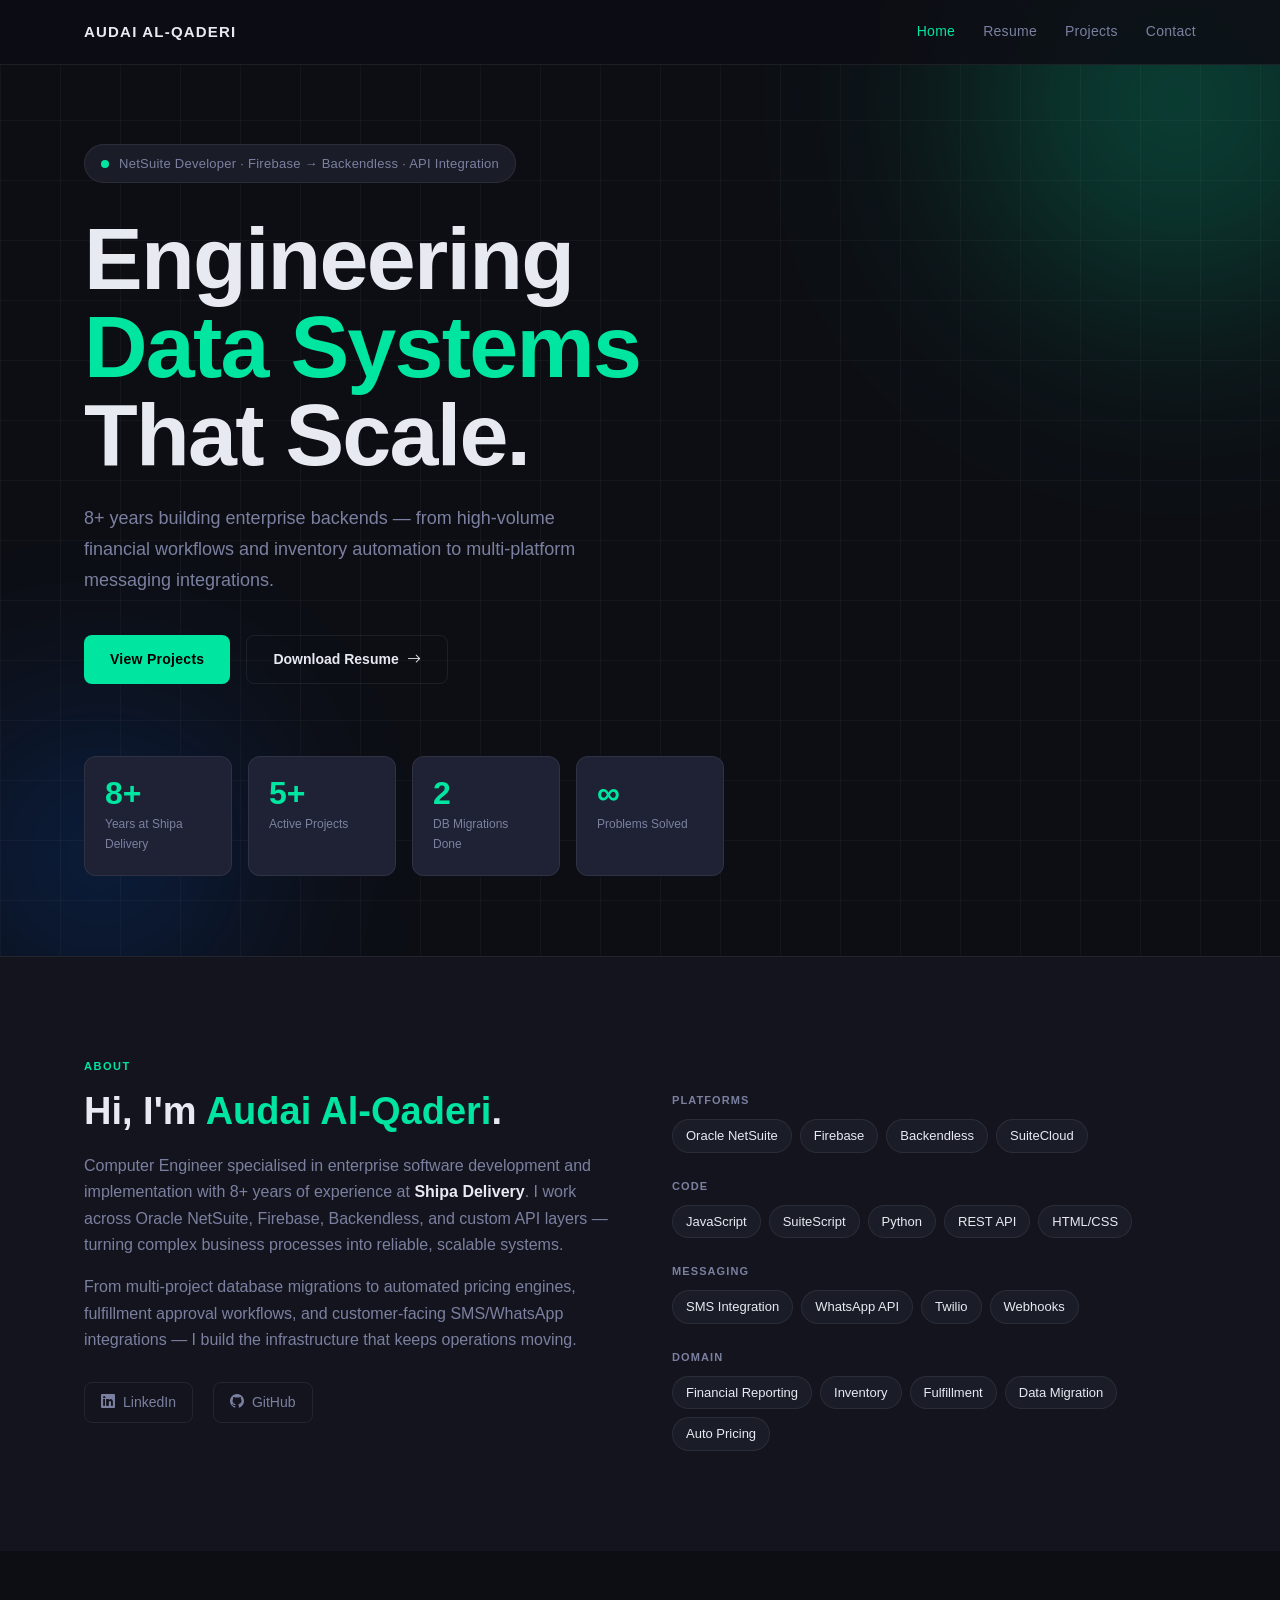
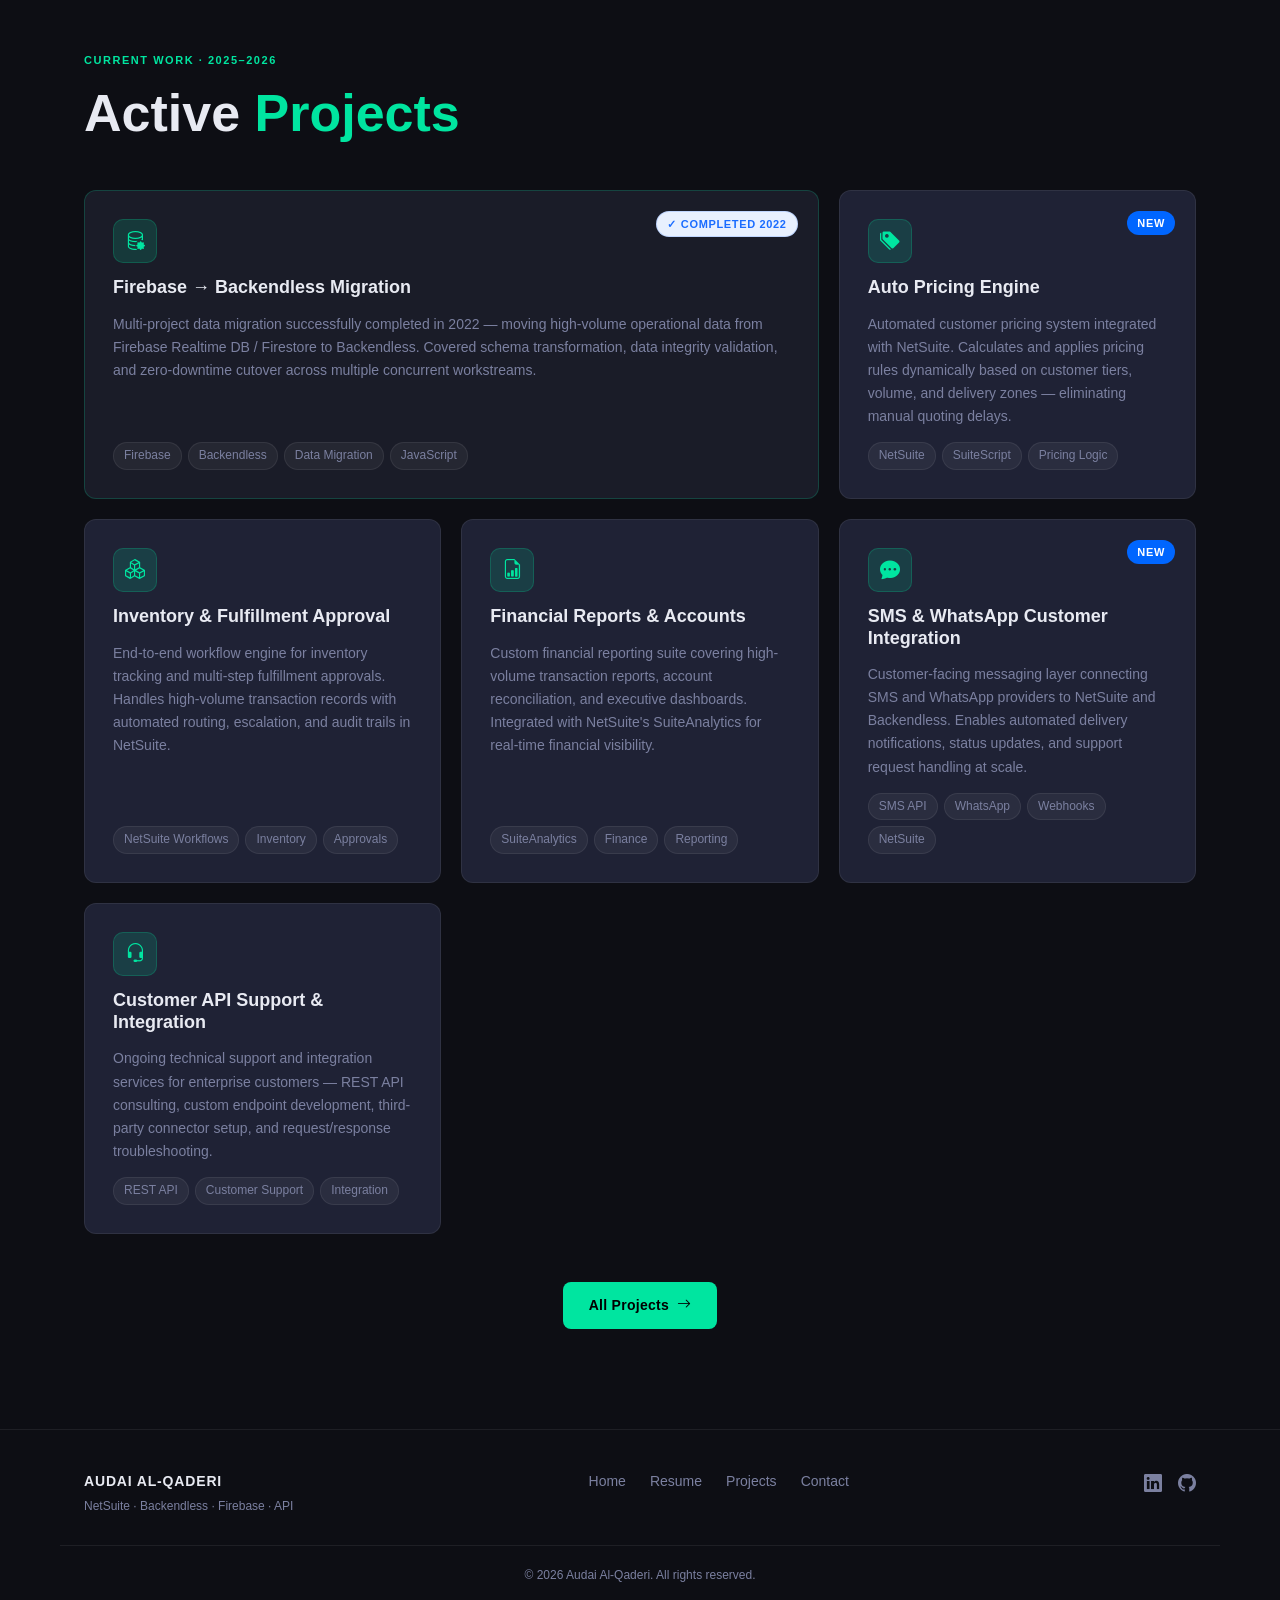
==== commit 0fe6156d: "Add files via upload" ====
--- a/index.html
+++ b/index.html
@@ -66,7 +66,7 @@
       </div>
       <div class="stat-card">
         <div class="stat-num">2</div>
-        <div class="stat-label">DB Migrations Running</div>
+        <div class="stat-label">DB Migrations Done</div>
       </div>
       <div class="stat-card">
         <div class="stat-num">∞</div>
@@ -130,9 +130,9 @@
 
       <div class="proj-card featured">
         <div class="proj-icon"><i class="bi bi-database-gear"></i></div>
-        <div class="proj-badge">In Progress</div>
+        <div class="proj-badge" style="background:#e8f0fe;color:#1a6cff;border:1px solid rgba(26,108,255,0.2);">✓ Completed 2022</div>
         <h3>Firebase → Backendless Migration</h3>
-        <p>Multi-project data migration moving high-volume operational data from Firebase Realtime Database / Firestore to Backendless. Handling schema transformation, data integrity validation, and zero-downtime cutover strategies across multiple concurrent workstreams.</p>
+        <p>Multi-project data migration successfully completed in 2022 — moving high-volume operational data from Firebase Realtime DB / Firestore to Backendless. Covered schema transformation, data integrity validation, and zero-downtime cutover across multiple concurrent workstreams.</p>
         <div class="proj-tags"><span>Firebase</span><span>Backendless</span><span>Data Migration</span><span>JavaScript</span></div>
       </div>
 
--- a/css/styles.css
+++ b/css/styles.css
@@ -0,0 +1,459 @@
+/* ===================================================
+   AUDAI AL-QADERI — Portfolio CSS
+   Design: Industrial-Modern, Dark Tech Accent
+   =================================================== */
+
+:root {
+  --bg: #0d0e14;
+  --bg2: #13141d;
+  --bg3: #1a1c28;
+  --surface: #1f2235;
+  --border: rgba(255,255,255,0.07);
+  --text: #e8eaf2;
+  --text-muted: #7b80a0;
+  --accent: #00e5a0;
+  --accent2: #0066ff;
+  --accent-glow: rgba(0,229,160,0.15);
+  --font-head: 'Syne', sans-serif;
+  --font-body: 'DM Sans', sans-serif;
+  --radius: 12px;
+  --transition: 0.25s ease;
+}
+
+*, *::before, *::after { box-sizing: border-box; margin: 0; padding: 0; }
+
+html { scroll-behavior: smooth; }
+
+body {
+  background: var(--bg);
+  color: var(--text);
+  font-family: var(--font-body);
+  font-size: 16px;
+  line-height: 1.65;
+  -webkit-font-smoothing: antialiased;
+}
+
+a { color: inherit; text-decoration: none; }
+
+.container {
+  max-width: 1160px;
+  margin: 0 auto;
+  padding: 0 24px;
+}
+
+/* ---- NAVBAR ---- */
+.site-nav {
+  position: fixed; top: 0; left: 0; right: 0; z-index: 100;
+  background: rgba(13,14,20,0.85);
+  backdrop-filter: blur(16px);
+  border-bottom: 1px solid var(--border);
+}
+.nav-inner {
+  max-width: 1160px; margin: 0 auto; padding: 0 24px;
+  display: flex; align-items: center; height: 64px; gap: 32px;
+}
+.nav-logo {
+  font-family: var(--font-head);
+  font-weight: 800; font-size: 15px;
+  letter-spacing: 0.08em; color: var(--text);
+  flex-shrink: 0;
+}
+.nav-links { display: flex; gap: 28px; margin-left: auto; }
+.nav-links a {
+  font-size: 14px; font-weight: 500; color: var(--text-muted);
+  transition: color var(--transition);
+  letter-spacing: 0.02em;
+}
+.nav-links a:hover, .nav-links a.active { color: var(--text); }
+.nav-links a.active { color: var(--accent); }
+.nav-toggle { display: none; background: none; border: none; color: var(--text); font-size: 22px; cursor: pointer; margin-left: auto; }
+.nav-mobile { display: none; padding: 16px 24px; flex-direction: column; gap: 12px; border-top: 1px solid var(--border); }
+.nav-mobile a { font-size: 15px; color: var(--text-muted); padding: 8px 0; }
+.nav-mobile.open { display: flex; }
+@media(max-width: 680px) {
+  .nav-links { display: none; }
+  .nav-toggle { display: block; }
+}
+
+/* ---- BUTTONS ---- */
+.btn-primary {
+  display: inline-flex; align-items: center; gap: 8px;
+  background: var(--accent); color: #000;
+  font-family: var(--font-head); font-weight: 700; font-size: 14px;
+  padding: 12px 26px; border-radius: 8px;
+  transition: all var(--transition); letter-spacing: 0.02em;
+}
+.btn-primary:hover { background: #00ffb5; transform: translateY(-1px); box-shadow: 0 8px 30px rgba(0,229,160,0.3); }
+
+.btn-ghost {
+  display: inline-flex; align-items: center; gap: 8px;
+  border: 1px solid var(--border); color: var(--text);
+  font-family: var(--font-head); font-weight: 600; font-size: 14px;
+  padding: 12px 26px; border-radius: 8px;
+  transition: all var(--transition);
+}
+.btn-ghost:hover { border-color: var(--accent); color: var(--accent); }
+
+/* ---- HERO ---- */
+.hero {
+  min-height: 100vh; display: flex; align-items: center;
+  padding-top: 64px; position: relative; overflow: hidden;
+}
+.hero-bg {
+  position: absolute; inset: 0; pointer-events: none;
+}
+.bg-blob {
+  position: absolute; border-radius: 50%;
+  filter: blur(100px); opacity: 0.35;
+}
+.b1 {
+  width: 600px; height: 600px;
+  background: radial-gradient(circle, #00e5a0 0%, transparent 70%);
+  top: -200px; right: -200px;
+}
+.b2 {
+  width: 400px; height: 400px;
+  background: radial-gradient(circle, #0066ff 0%, transparent 70%);
+  bottom: -100px; left: -100px;
+}
+.grid-overlay {
+  position: absolute; inset: 0;
+  background-image: linear-gradient(rgba(255,255,255,0.03) 1px, transparent 1px),
+                    linear-gradient(90deg, rgba(255,255,255,0.03) 1px, transparent 1px);
+  background-size: 60px 60px;
+}
+.hero-content {
+  max-width: 1160px; margin: 0 auto; padding: 80px 24px;
+  position: relative; z-index: 1; width: 100%;
+}
+.hero-tag {
+  display: inline-flex; align-items: center; gap: 10px;
+  background: var(--bg3); border: 1px solid var(--border);
+  padding: 8px 16px; border-radius: 50px; font-size: 13px;
+  color: var(--text-muted); margin-bottom: 32px; letter-spacing: 0.02em;
+}
+.tag-dot { width: 8px; height: 8px; background: var(--accent); border-radius: 50%; flex-shrink: 0; animation: pulse 2s infinite; }
+@keyframes pulse { 0%,100%{opacity:1;transform:scale(1)} 50%{opacity:0.6;transform:scale(0.8)} }
+
+.hero-title {
+  font-family: var(--font-head);
+  font-size: clamp(48px, 8vw, 88px);
+  font-weight: 800; line-height: 1.0;
+  letter-spacing: -0.02em; margin-bottom: 24px;
+}
+.accent { color: var(--accent); }
+
+.hero-sub {
+  font-size: 18px; color: var(--text-muted);
+  max-width: 540px; margin-bottom: 40px; line-height: 1.7;
+}
+.hero-cta { display: flex; gap: 16px; flex-wrap: wrap; margin-bottom: 72px; }
+
+.hero-stats {
+  display: grid; grid-template-columns: repeat(4, 1fr); gap: 16px;
+  max-width: 640px;
+}
+.stat-card {
+  background: var(--surface); border: 1px solid var(--border);
+  padding: 20px; border-radius: var(--radius);
+}
+.stat-num {
+  font-family: var(--font-head); font-size: 32px; font-weight: 800;
+  color: var(--accent); line-height: 1;
+}
+.stat-label { font-size: 12px; color: var(--text-muted); margin-top: 6px; }
+@media(max-width: 600px) { .hero-stats { grid-template-columns: repeat(2,1fr); } }
+
+/* ---- SECTION COMMONS ---- */
+.section-label {
+  font-family: var(--font-head); font-size: 11px; font-weight: 700;
+  letter-spacing: 0.14em; text-transform: uppercase;
+  color: var(--accent); margin-bottom: 16px;
+}
+.section-title {
+  font-family: var(--font-head); font-size: clamp(32px, 5vw, 52px);
+  font-weight: 800; line-height: 1.1; margin-bottom: 48px;
+}
+
+/* ---- ABOUT ---- */
+.about-section {
+  padding: 100px 0; background: var(--bg2);
+  border-top: 1px solid var(--border);
+}
+.about-grid {
+  display: grid; grid-template-columns: 1fr 1fr; gap: 64px; align-items: start;
+}
+@media(max-width: 860px) { .about-grid { grid-template-columns: 1fr; gap: 48px; } }
+
+.about-text h2 {
+  font-family: var(--font-head); font-size: 38px; font-weight: 800;
+  margin-bottom: 20px; line-height: 1.1;
+}
+.about-text p { color: var(--text-muted); margin-bottom: 16px; }
+.about-text strong { color: var(--text); }
+.about-links { display: flex; gap: 20px; margin-top: 28px; }
+.about-links a {
+  display: flex; align-items: center; gap: 8px;
+  color: var(--text-muted); font-size: 14px; font-weight: 500;
+  border: 1px solid var(--border); padding: 8px 16px; border-radius: 8px;
+  transition: all var(--transition);
+}
+.about-links a:hover { color: var(--accent); border-color: var(--accent); }
+
+.about-skills { display: flex; flex-direction: column; gap: 24px; }
+.skill-group-label {
+  font-size: 11px; font-weight: 700; letter-spacing: 0.1em;
+  text-transform: uppercase; color: var(--text-muted); margin-bottom: 10px;
+}
+.skill-chips { display: flex; flex-wrap: wrap; gap: 8px; }
+.skill-chips span {
+  background: var(--bg3); border: 1px solid var(--border);
+  padding: 5px 13px; border-radius: 50px; font-size: 13px; color: var(--text);
+}
+
+/* ---- SPOTLIGHT ---- */
+.spotlight-section { padding: 100px 0; }
+
+.project-grid {
+  display: grid; grid-template-columns: repeat(3, 1fr); gap: 20px;
+  margin-bottom: 48px;
+}
+@media(max-width:1000px){ .project-grid { grid-template-columns: repeat(2,1fr); } }
+@media(max-width:640px){ .project-grid { grid-template-columns: 1fr; } }
+
+.proj-card {
+  background: var(--surface); border: 1px solid var(--border);
+  border-radius: var(--radius); padding: 28px;
+  transition: all var(--transition); position: relative;
+  display: flex; flex-direction: column; gap: 14px;
+}
+.proj-card:hover {
+  border-color: rgba(0,229,160,0.25);
+  transform: translateY(-3px);
+  box-shadow: 0 12px 40px rgba(0,0,0,0.3);
+}
+.proj-card.featured {
+  grid-column: span 2; background: var(--bg3);
+  border-color: rgba(0,229,160,0.2);
+}
+@media(max-width:1000px){ .proj-card.featured { grid-column: span 1; } }
+
+.proj-icon {
+  width: 44px; height: 44px; border-radius: 10px;
+  background: var(--accent-glow); border: 1px solid rgba(0,229,160,0.2);
+  display: flex; align-items: center; justify-content: center;
+  font-size: 20px; color: var(--accent);
+}
+.proj-badge {
+  position: absolute; top: 20px; right: 20px;
+  background: var(--accent); color: #000;
+  font-size: 11px; font-weight: 700; letter-spacing: 0.06em;
+  padding: 3px 10px; border-radius: 50px; text-transform: uppercase;
+}
+.proj-badge.new { background: #0066ff; color: #fff; }
+
+.proj-card h3 {
+  font-family: var(--font-head); font-size: 18px; font-weight: 700;
+  line-height: 1.2;
+}
+.proj-card p { font-size: 14px; color: var(--text-muted); flex: 1; }
+.proj-tags { display: flex; flex-wrap: wrap; gap: 6px; }
+.proj-tags span {
+  background: rgba(255,255,255,0.05); border: 1px solid var(--border);
+  padding: 3px 10px; border-radius: 50px; font-size: 12px; color: var(--text-muted);
+}
+.section-cta { text-align: center; }
+
+/* ---- PROJECTS PAGE ---- */
+.page-hero {
+  padding: 140px 0 60px; border-bottom: 1px solid var(--border);
+}
+.page-hero h1 {
+  font-family: var(--font-head); font-size: clamp(36px, 6vw, 64px);
+  font-weight: 800; line-height: 1.05; margin-bottom: 16px;
+}
+.page-hero-sub { color: var(--text-muted); font-size: 18px; max-width: 560px; }
+
+.projects-section { padding: 60px 0 100px; }
+
+.release-banner {
+  display: flex; align-items: center; gap: 12px;
+  background: var(--bg3); border: 1px solid rgba(0,229,160,0.25);
+  padding: 14px 20px; border-radius: 10px;
+  font-size: 14px; color: var(--text-muted); margin-bottom: 60px;
+}
+.release-dot { width: 10px; height: 10px; background: var(--accent); border-radius: 50%; flex-shrink: 0; animation: pulse 2s infinite; }
+.release-banner strong { color: var(--accent); }
+
+.proj-category { margin-bottom: 64px; }
+.cat-label {
+  display: flex; align-items: center; gap: 10px;
+  font-family: var(--font-head); font-size: 13px; font-weight: 700;
+  letter-spacing: 0.1em; text-transform: uppercase;
+  color: var(--text-muted); margin-bottom: 24px;
+  padding-bottom: 14px; border-bottom: 1px solid var(--border);
+}
+.cat-label i { color: var(--accent); font-size: 16px; }
+
+.proj-list { display: flex; flex-direction: column; gap: 20px; }
+.proj-list.two-col { flex-direction: row; flex-wrap: wrap; }
+.proj-list.two-col .proj-full-card { flex: 1; min-width: 280px; }
+
+.proj-full-card {
+  background: var(--surface); border: 1px solid var(--border);
+  border-radius: var(--radius); padding: 32px;
+  transition: border-color var(--transition);
+}
+.proj-full-card:hover { border-color: rgba(0,229,160,0.2); }
+.proj-full-card.compact { padding: 24px; }
+
+.proj-full-header {
+  display: flex; align-items: flex-start; gap: 18px; margin-bottom: 18px;
+}
+.proj-full-header h2 {
+  font-family: var(--font-head); font-size: 20px; font-weight: 700;
+  line-height: 1.2; margin-bottom: 6px;
+}
+.proj-full-card.compact .proj-full-header h2 { font-size: 17px; }
+.proj-meta { display: flex; gap: 8px; flex-wrap: wrap; }
+.proj-meta span {
+  font-size: 12px; color: var(--text-muted);
+  background: var(--bg3); border: 1px solid var(--border);
+  padding: 2px 10px; border-radius: 50px;
+}
+.badge-new { background: rgba(0,102,255,0.15) !important; color: #6699ff !important; border-color: rgba(0,102,255,0.3) !important; }
+.badge-status { background: var(--accent-glow) !important; color: var(--accent) !important; border-color: rgba(0,229,160,0.3) !important; }
+
+.proj-full-card p { color: var(--text-muted); margin-bottom: 20px; line-height: 1.7; font-size: 15px; }
+
+.proj-highlights {
+  display: grid; grid-template-columns: repeat(2, 1fr);
+  gap: 10px; margin-bottom: 20px;
+}
+@media(max-width:600px){ .proj-highlights { grid-template-columns: 1fr; } }
+.proj-highlights div {
+  display: flex; align-items: flex-start; gap: 8px;
+  font-size: 14px; color: var(--text);
+}
+.proj-highlights i { color: var(--accent); flex-shrink: 0; margin-top: 2px; }
+
+.proj-full-icon {
+  width: 52px; height: 52px; border-radius: 12px;
+  display: flex; align-items: center; justify-content: center;
+  font-size: 22px; flex-shrink: 0;
+}
+.proj-full-icon.db   { background: rgba(0,229,160,0.1); color: var(--accent); border: 1px solid rgba(0,229,160,0.2); }
+.proj-full-icon.pricing { background: rgba(255,200,0,0.1); color: #ffcc44; border: 1px solid rgba(255,200,0,0.2); }
+.proj-full-icon.inv  { background: rgba(0,102,255,0.1); color: #6699ff; border: 1px solid rgba(0,102,255,0.2); }
+.proj-full-icon.fin  { background: rgba(255,100,100,0.1); color: #ff8888; border: 1px solid rgba(255,100,100,0.2); }
+.proj-full-icon.msg  { background: rgba(0,229,160,0.1); color: var(--accent); border: 1px solid rgba(0,229,160,0.2); }
+.proj-full-icon.api  { background: rgba(150,100,255,0.1); color: #bb88ff; border: 1px solid rgba(150,100,255,0.2); }
+.proj-full-icon.sig  { background: rgba(255,200,0,0.1); color: #ffcc44; border: 1px solid rgba(255,200,0,0.2); }
+.proj-full-icon.code { background: rgba(0,102,255,0.1); color: #6699ff; border: 1px solid rgba(0,102,255,0.2); }
+
+/* ---- CTA ---- */
+.cta-section {
+  background: var(--bg2); border-top: 1px solid var(--border);
+  padding: 80px 0;
+}
+.cta-inner { text-align: center; }
+.cta-inner h2 {
+  font-family: var(--font-head); font-size: 36px; font-weight: 800;
+  margin-bottom: 14px;
+}
+.cta-inner p { color: var(--text-muted); margin-bottom: 32px; font-size: 16px; }
+
+/* ---- FOOTER ---- */
+.site-footer {
+  background: var(--bg); border-top: 1px solid var(--border);
+  padding: 40px 0 20px;
+}
+.footer-inner {
+  display: flex; align-items: flex-start; gap: 32px;
+  flex-wrap: wrap; justify-content: space-between;
+  padding-bottom: 28px; margin-bottom: 20px;
+  border-bottom: 1px solid var(--border);
+}
+.footer-logo {
+  font-family: var(--font-head); font-weight: 800; font-size: 14px;
+  letter-spacing: 0.06em; margin-bottom: 4px;
+}
+.footer-sub { font-size: 12px; color: var(--text-muted); }
+.footer-links { display: flex; gap: 24px; flex-wrap: wrap; align-items: center; }
+.footer-links a { font-size: 14px; color: var(--text-muted); transition: color var(--transition); }
+.footer-links a:hover { color: var(--text); }
+.footer-social { display: flex; gap: 16px; }
+.footer-social a { color: var(--text-muted); font-size: 18px; transition: color var(--transition); }
+.footer-social a:hover { color: var(--accent); }
+.footer-copy { text-align: center; font-size: 12px; color: var(--text-muted); }
+
+/* ---- RESUME PAGE ---- */
+.resume-section { padding: 60px 0 100px; }
+.resume-grid { display: grid; grid-template-columns: 1fr 300px; gap: 48px; align-items: start; }
+@media(max-width: 900px) { .resume-grid { grid-template-columns: 1fr; } }
+
+.resume-block { margin-bottom: 52px; }
+.resume-block-title {
+  font-family: var(--font-head); font-size: 22px; font-weight: 700;
+  margin-bottom: 24px; padding-bottom: 12px;
+  border-bottom: 1px solid var(--border);
+  display: flex; align-items: center; gap: 10px;
+}
+.resume-block-title i { color: var(--accent); }
+.exp-card {
+  background: var(--surface); border: 1px solid var(--border);
+  border-radius: var(--radius); padding: 24px; margin-bottom: 16px;
+}
+.exp-card:hover { border-color: rgba(0,229,160,0.2); }
+.exp-header { display: flex; gap: 16px; margin-bottom: 12px; flex-wrap: wrap; }
+.exp-date {
+  background: var(--accent-glow); border: 1px solid rgba(0,229,160,0.2);
+  color: var(--accent); font-size: 12px; font-weight: 600;
+  padding: 4px 12px; border-radius: 50px; flex-shrink: 0; align-self: flex-start; margin-top: 2px;
+}
+.exp-title { font-family: var(--font-head); font-size: 16px; font-weight: 700; }
+.exp-company { font-size: 13px; color: var(--text-muted); }
+.exp-body { font-size: 14px; color: var(--text-muted); line-height: 1.7; }
+
+.sidebar-card {
+  background: var(--surface); border: 1px solid var(--border);
+  border-radius: var(--radius); padding: 24px; margin-bottom: 20px;
+}
+.sidebar-title {
+  font-family: var(--font-head); font-size: 14px; font-weight: 700;
+  letter-spacing: 0.06em; text-transform: uppercase;
+  color: var(--text-muted); margin-bottom: 16px;
+}
+.cert-item { margin-bottom: 12px; }
+.cert-name { font-size: 14px; font-weight: 500; }
+.cert-org { font-size: 12px; color: var(--text-muted); }
+
+/* ---- CONTACT PAGE ---- */
+.contact-section { padding: 60px 0 100px; }
+.contact-grid { display: grid; grid-template-columns: 1fr 1fr; gap: 48px; align-items: start; }
+@media(max-width:800px) { .contact-grid { grid-template-columns: 1fr; } }
+.contact-info h2 {
+  font-family: var(--font-head); font-size: 34px; font-weight: 800;
+  margin-bottom: 16px;
+}
+.contact-info p { color: var(--text-muted); margin-bottom: 32px; }
+.contact-item {
+  display: flex; align-items: center; gap: 14px;
+  padding: 16px 0; border-bottom: 1px solid var(--border);
+}
+.contact-item i { color: var(--accent); font-size: 20px; }
+.contact-item-label { font-size: 12px; color: var(--text-muted); }
+.contact-item-val { font-size: 15px; font-weight: 500; }
+.contact-form { background: var(--surface); border: 1px solid var(--border); border-radius: var(--radius); padding: 32px; }
+.form-group { margin-bottom: 20px; }
+.form-group label { display: block; font-size: 13px; font-weight: 600; margin-bottom: 8px; color: var(--text-muted); }
+.form-group input, .form-group textarea {
+  width: 100%; background: var(--bg3); border: 1px solid var(--border);
+  border-radius: 8px; padding: 12px 16px; color: var(--text);
+  font-family: var(--font-body); font-size: 15px;
+  transition: border-color var(--transition);
+}
+.form-group input:focus, .form-group textarea:focus {
+  outline: none; border-color: rgba(0,229,160,0.4);
+}
+.form-group textarea { resize: vertical; min-height: 130px; }
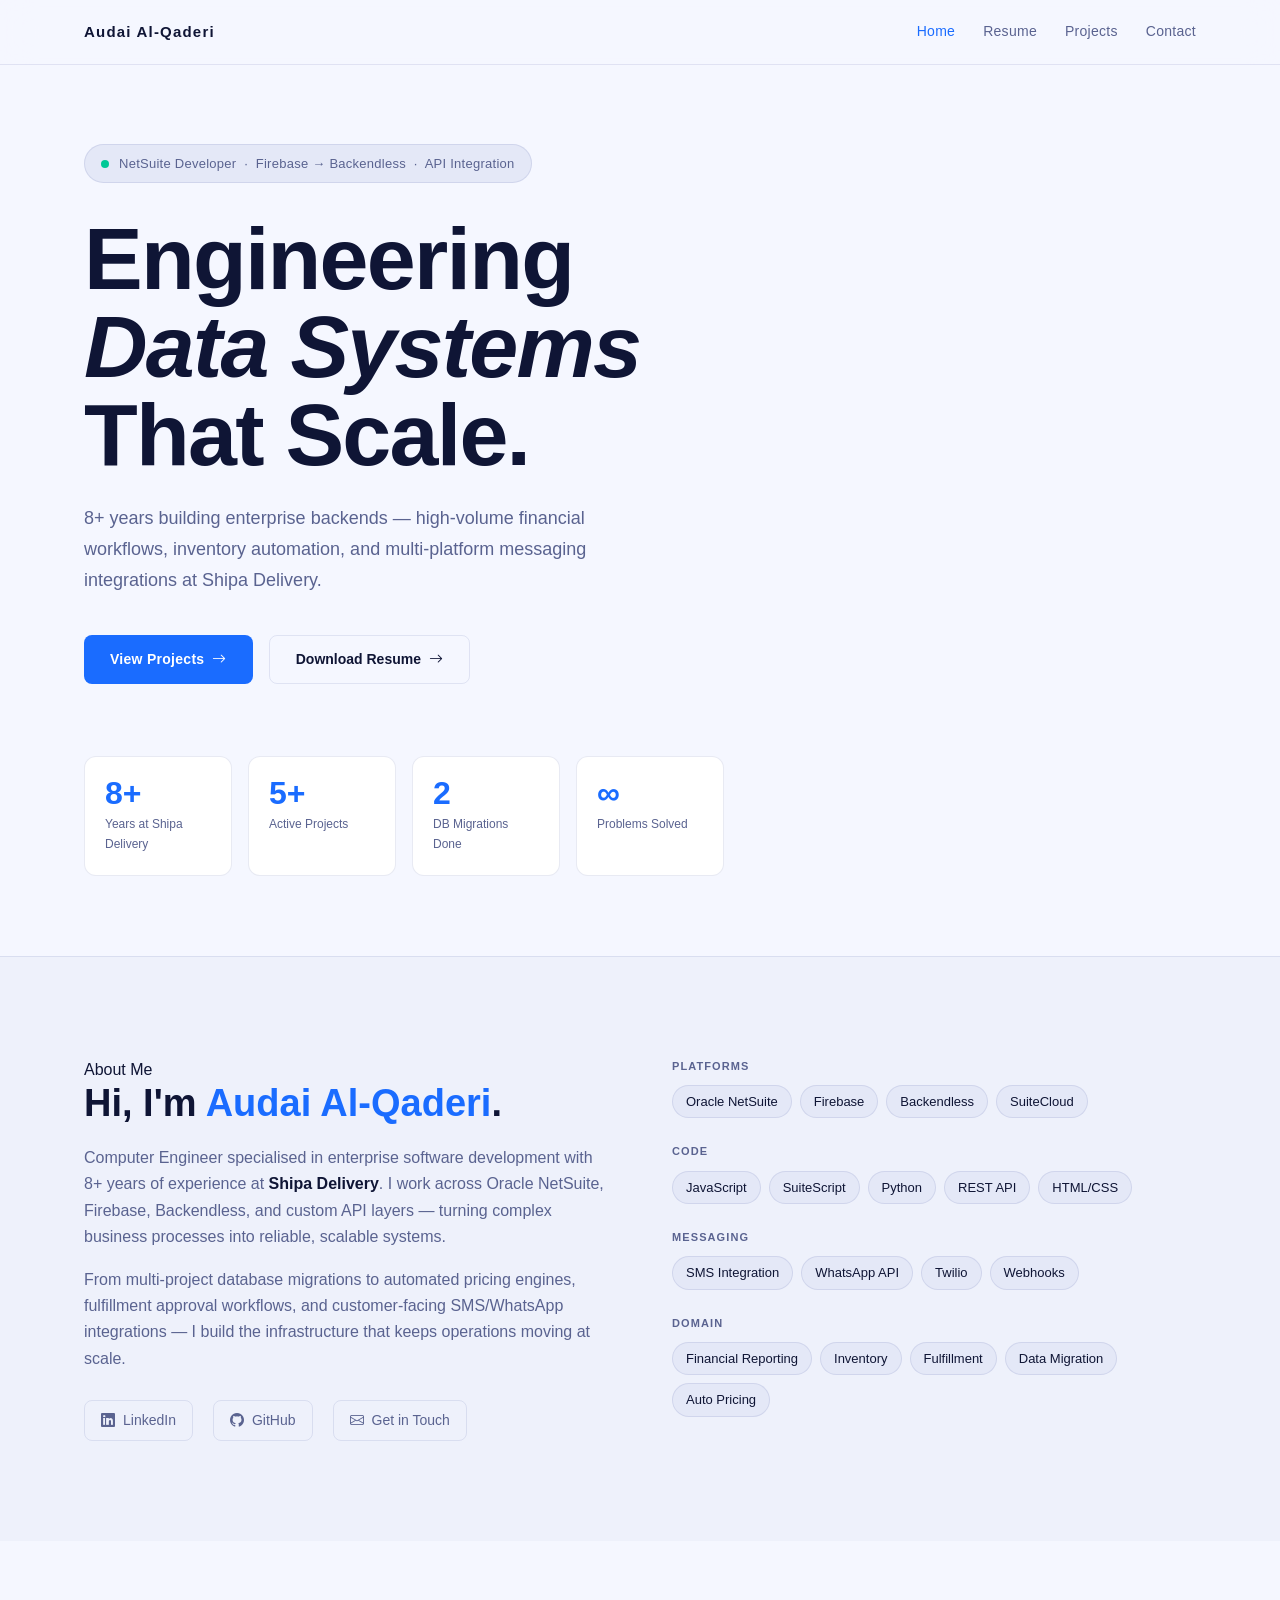
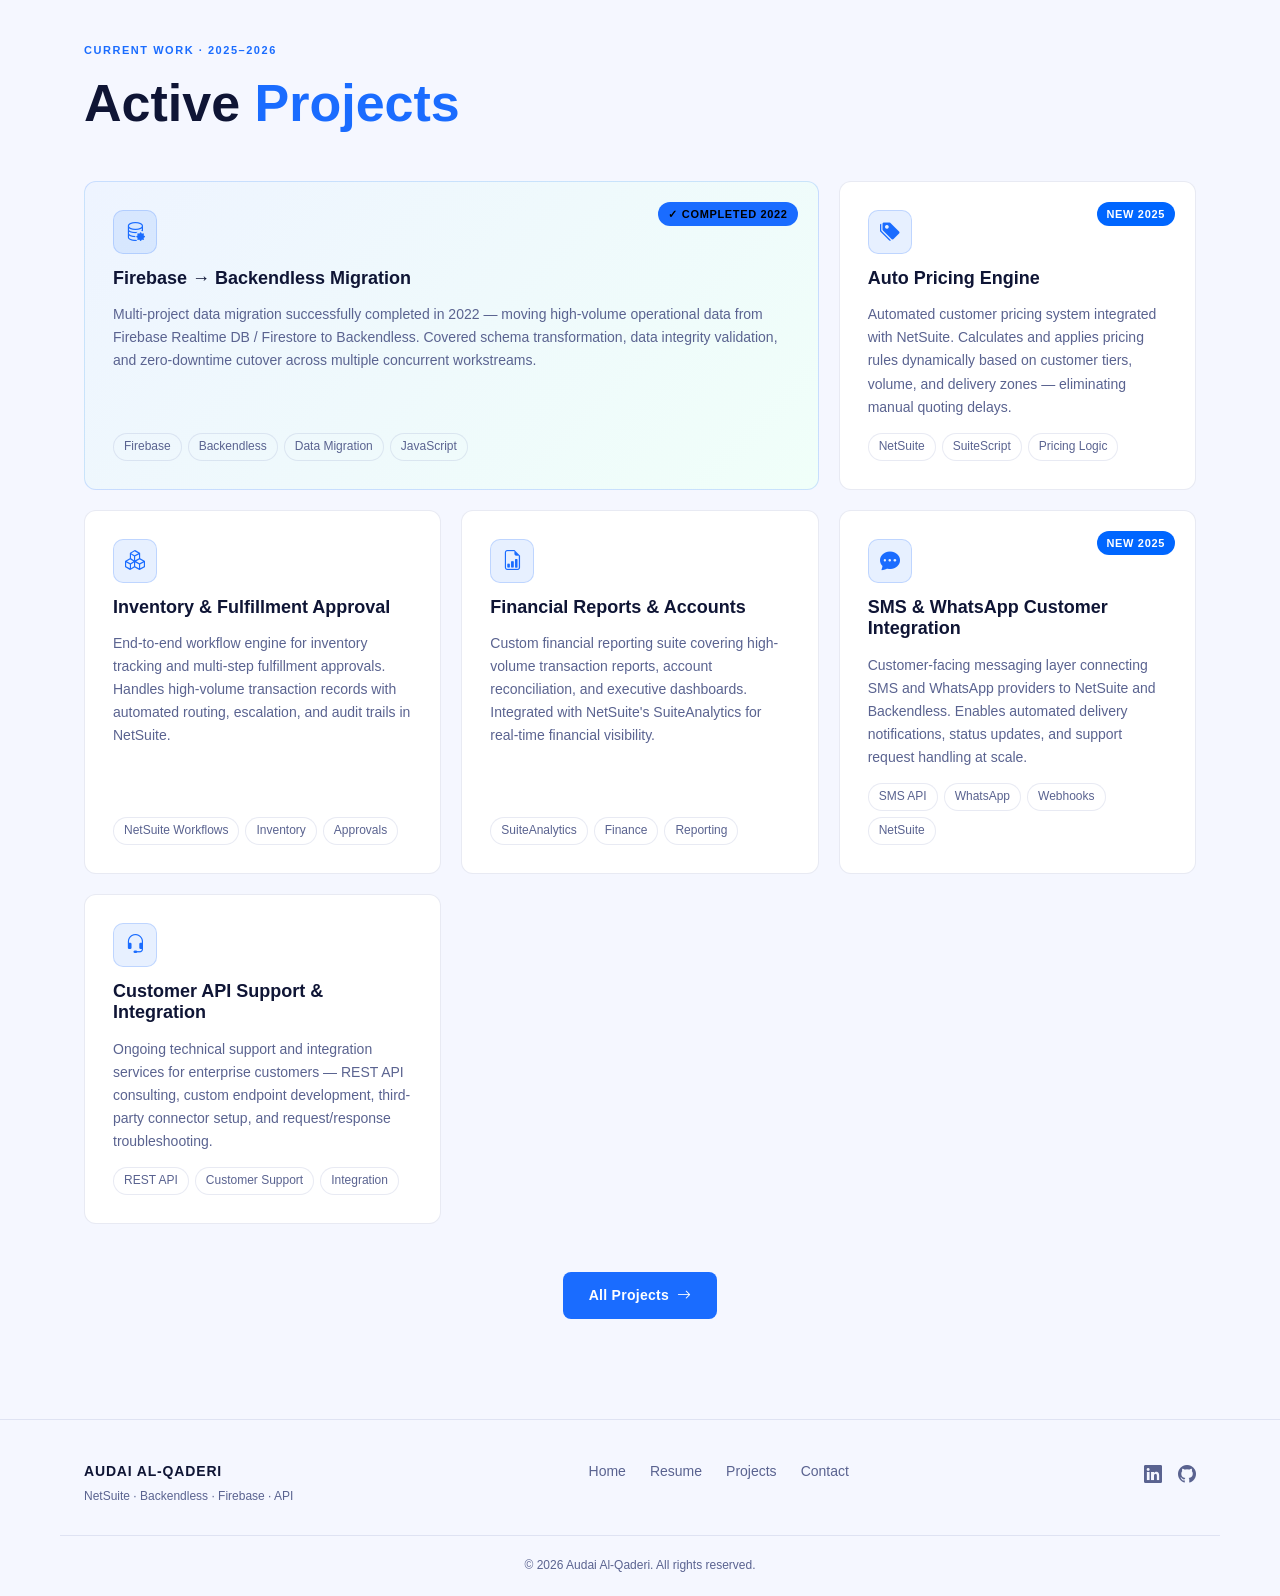
==== commit f68ff2dc: "Add files via upload" ====
--- a/index.html
+++ b/index.html
@@ -5,7 +5,7 @@
   <meta name="viewport" content="width=device-width, initial-scale=1"/>
   <title>Audai Al-Qaderi — NetSuite & Backend Engineer</title>
   <link rel="preconnect" href="https://fonts.googleapis.com"/>
-  <link href="https://fonts.googleapis.com/css2?family=Syne:wght@400;600;700;800&family=DM+Sans:wght@300;400;500&display=swap" rel="stylesheet"/>
+  <link href="https://fonts.googleapis.com/css2?family=Fraunces:opsz,wght@9..144,300;9..144,400;9..144,700;9..144,900&family=IBM+Plex+Mono:wght@400;500;600&family=Outfit:wght@300;400;500;600;700&display=swap" rel="stylesheet"/>
   <link href="https://cdn.jsdelivr.net/npm/bootstrap-icons@1.11.3/font/bootstrap-icons.css" rel="stylesheet"/>
   <link rel="stylesheet" href="css/styles.css"/>
 </head>
@@ -14,14 +14,14 @@
 <!-- NAV -->
 <nav class="site-nav">
   <div class="nav-inner">
-    <a class="nav-logo" href="index.html">AUDAI AL-QADERI</a>
+    <a class="nav-logo" href="index.html">Audai <span>Al-Qaderi</span></a>
     <div class="nav-links">
       <a href="index.html" class="active">Home</a>
       <a href="resume.html">Resume</a>
       <a href="projects.html">Projects</a>
       <a href="contact.html">Contact</a>
     </div>
-    <button class="nav-toggle" id="navToggle"><i class="bi bi-list"></i></button>
+    <button class="nav-toggle" id="navToggle" aria-label="Menu"><i class="bi bi-list"></i></button>
   </div>
   <div class="nav-mobile" id="navMobile">
     <a href="index.html">Home</a>
@@ -33,29 +33,29 @@
 
 <!-- HERO -->
 <section class="hero">
-  <div class="hero-bg">
-    <div class="bg-blob b1"></div>
-    <div class="bg-blob b2"></div>
-    <div class="grid-overlay"></div>
-  </div>
   <div class="hero-content">
-    <div class="hero-text">
-      <div class="hero-tag">
-        <span class="tag-dot"></span>
-        NetSuite Developer · Firebase → Backendless · API Integration
-      </div>
-      <h1 class="hero-title">
-        Engineering<br/>
-        <span class="accent">Data Systems</span><br/>
-        That Scale.
-      </h1>
-      <p class="hero-sub">8+ years building enterprise backends — from high-volume financial workflows and inventory automation to multi-platform messaging integrations.</p>
-      <div class="hero-cta">
-        <a href="projects.html" class="btn-primary">View Projects</a>
-        <a href="resume.html" class="btn-ghost">Download Resume <i class="bi bi-arrow-right"></i></a>
-      </div>
-    </div>
-    <div class="hero-stats">
+
+    <div class="hero-tag fade-up">
+      <span class="tag-dot"></span>
+      NetSuite Developer &nbsp;·&nbsp; Firebase → Backendless &nbsp;·&nbsp; API Integration
+    </div>
+
+    <h1 class="hero-title fade-up">
+      Engineering<br/>
+      <em>Data Systems</em><br/>
+      That Scale.
+    </h1>
+
+    <p class="hero-sub fade-up">
+      8+ years building enterprise backends — high-volume financial workflows, inventory automation, and multi-platform messaging integrations at Shipa Delivery.
+    </p>
+
+    <div class="hero-cta fade-up">
+      <a href="projects.html" class="btn-primary">View Projects <i class="bi bi-arrow-right"></i></a>
+      <a href="resume.html" class="btn-ghost">Download Resume <i class="bi bi-arrow-right"></i></a>
+    </div>
+
+    <div class="hero-stats fade-up">
       <div class="stat-card">
         <div class="stat-num">8+</div>
         <div class="stat-label">Years at Shipa Delivery</div>
@@ -73,24 +73,28 @@
         <div class="stat-label">Problems Solved</div>
       </div>
     </div>
+
   </div>
 </section>
 
 <!-- ABOUT -->
 <section class="about-section">
   <div class="container">
-    <div class="section-label">About</div>
     <div class="about-grid">
-      <div class="about-text">
+
+      <div class="about-text reveal">
+        <div class="about-eyebrow">About Me</div>
         <h2>Hi, I'm <span class="accent">Audai Al-Qaderi</span>.</h2>
-        <p>Computer Engineer specialised in enterprise software development and implementation with 8+ years of experience at <strong>Shipa Delivery</strong>. I work across Oracle NetSuite, Firebase, Backendless, and custom API layers — turning complex business processes into reliable, scalable systems.</p>
-        <p>From multi-project database migrations to automated pricing engines, fulfillment approval workflows, and customer-facing SMS/WhatsApp integrations — I build the infrastructure that keeps operations moving.</p>
+        <p>Computer Engineer specialised in enterprise software development with 8+ years of experience at <strong>Shipa Delivery</strong>. I work across Oracle NetSuite, Firebase, Backendless, and custom API layers — turning complex business processes into reliable, scalable systems.</p>
+        <p>From multi-project database migrations to automated pricing engines, fulfillment approval workflows, and customer-facing SMS/WhatsApp integrations — I build the infrastructure that keeps operations moving at scale.</p>
         <div class="about-links">
           <a href="https://linkedin.com/in/odai-qadree-23370259" target="_blank"><i class="bi bi-linkedin"></i> LinkedIn</a>
-          <a href="https://oqadree.github.io/myagencysite/index.html" target="_blank"><i class="bi bi-github"></i> GitHub</a>
-        </div>
-      </div>
-      <div class="about-skills">
+          <a href="https://oqadree.github.io/myagencysite" target="_blank"><i class="bi bi-github"></i> GitHub</a>
+          <a href="contact.html"><i class="bi bi-envelope"></i> Get in Touch</a>
+        </div>
+      </div>
+
+      <div class="about-skills reveal">
         <div class="skill-group">
           <div class="skill-group-label">Platforms</div>
           <div class="skill-chips">
@@ -116,11 +120,12 @@
           </div>
         </div>
       </div>
+
     </div>
   </div>
 </section>
 
-<!-- CURRENT PROJECTS SPOTLIGHT -->
+<!-- SPOTLIGHT -->
 <section class="spotlight-section">
   <div class="container">
     <div class="section-label">Current Work · 2025–2026</div>
@@ -128,45 +133,45 @@
 
     <div class="project-grid">
 
-      <div class="proj-card featured">
+      <div class="proj-card featured reveal">
         <div class="proj-icon"><i class="bi bi-database-gear"></i></div>
-        <div class="proj-badge" style="background:#e8f0fe;color:#1a6cff;border:1px solid rgba(26,108,255,0.2);">✓ Completed 2022</div>
+        <div class="proj-badge done">✓ Completed 2022</div>
         <h3>Firebase → Backendless Migration</h3>
         <p>Multi-project data migration successfully completed in 2022 — moving high-volume operational data from Firebase Realtime DB / Firestore to Backendless. Covered schema transformation, data integrity validation, and zero-downtime cutover across multiple concurrent workstreams.</p>
         <div class="proj-tags"><span>Firebase</span><span>Backendless</span><span>Data Migration</span><span>JavaScript</span></div>
       </div>
 
-      <div class="proj-card">
+      <div class="proj-card reveal">
         <div class="proj-icon"><i class="bi bi-tags-fill"></i></div>
-        <div class="proj-badge new">New</div>
+        <div class="proj-badge new">New 2025</div>
         <h3>Auto Pricing Engine</h3>
         <p>Automated customer pricing system integrated with NetSuite. Calculates and applies pricing rules dynamically based on customer tiers, volume, and delivery zones — eliminating manual quoting delays.</p>
         <div class="proj-tags"><span>NetSuite</span><span>SuiteScript</span><span>Pricing Logic</span></div>
       </div>
 
-      <div class="proj-card">
+      <div class="proj-card reveal">
         <div class="proj-icon"><i class="bi bi-boxes"></i></div>
         <h3>Inventory & Fulfillment Approval</h3>
         <p>End-to-end workflow engine for inventory tracking and multi-step fulfillment approvals. Handles high-volume transaction records with automated routing, escalation, and audit trails in NetSuite.</p>
         <div class="proj-tags"><span>NetSuite Workflows</span><span>Inventory</span><span>Approvals</span></div>
       </div>
 
-      <div class="proj-card">
+      <div class="proj-card reveal">
         <div class="proj-icon"><i class="bi bi-file-earmark-bar-graph"></i></div>
         <h3>Financial Reports & Accounts</h3>
         <p>Custom financial reporting suite covering high-volume transaction reports, account reconciliation, and executive dashboards. Integrated with NetSuite's SuiteAnalytics for real-time financial visibility.</p>
         <div class="proj-tags"><span>SuiteAnalytics</span><span>Finance</span><span>Reporting</span></div>
       </div>
 
-      <div class="proj-card">
+      <div class="proj-card reveal">
         <div class="proj-icon"><i class="bi bi-chat-dots-fill"></i></div>
-        <div class="proj-badge new">New</div>
+        <div class="proj-badge new">New 2025</div>
         <h3>SMS & WhatsApp Customer Integration</h3>
         <p>Customer-facing messaging layer connecting SMS and WhatsApp providers to NetSuite and Backendless. Enables automated delivery notifications, status updates, and support request handling at scale.</p>
         <div class="proj-tags"><span>SMS API</span><span>WhatsApp</span><span>Webhooks</span><span>NetSuite</span></div>
       </div>
 
-      <div class="proj-card">
+      <div class="proj-card reveal">
         <div class="proj-icon"><i class="bi bi-headset"></i></div>
         <h3>Customer API Support & Integration</h3>
         <p>Ongoing technical support and integration services for enterprise customers — REST API consulting, custom endpoint development, third-party connector setup, and request/response troubleshooting.</p>
--- a/css/styles.css
+++ b/css/styles.css
@@ -1,19 +1,20 @@
 /* ===================================================
    AUDAI AL-QADERI — Portfolio CSS
-   Design: Industrial-Modern, Dark Tech Accent
+   Design: Bright Modern, Clean & Professional
    =================================================== */
 
 :root {
-  --bg: #0d0e14;
-  --bg2: #13141d;
-  --bg3: #1a1c28;
-  --surface: #1f2235;
-  --border: rgba(255,255,255,0.07);
-  --text: #e8eaf2;
-  --text-muted: #7b80a0;
-  --accent: #00e5a0;
-  --accent2: #0066ff;
-  --accent-glow: rgba(0,229,160,0.15);
+  --bg: #f5f7ff;
+  --bg2: #eef1fb;
+  --bg3: #e4e8f7;
+  --surface: #ffffff;
+  --border: rgba(30,50,140,0.10);
+  --text: #0f1535;
+  --text-muted: #5a6390;
+  --accent: #1a6cff;
+  --accent-dark: #0047cc;
+  --accent2: #00c896;
+  --accent-glow: rgba(26,108,255,0.10);
   --font-head: 'Syne', sans-serif;
   --font-body: 'DM Sans', sans-serif;
   --radius: 12px;
@@ -44,7 +45,7 @@
 /* ---- NAVBAR ---- */
 .site-nav {
   position: fixed; top: 0; left: 0; right: 0; z-index: 100;
-  background: rgba(13,14,20,0.85);
+  background: rgba(245,247,255,0.90);
   backdrop-filter: blur(16px);
   border-bottom: 1px solid var(--border);
 }
@@ -78,12 +79,12 @@
 /* ---- BUTTONS ---- */
 .btn-primary {
   display: inline-flex; align-items: center; gap: 8px;
-  background: var(--accent); color: #000;
+  background: var(--accent); color: #fff;
   font-family: var(--font-head); font-weight: 700; font-size: 14px;
   padding: 12px 26px; border-radius: 8px;
   transition: all var(--transition); letter-spacing: 0.02em;
 }
-.btn-primary:hover { background: #00ffb5; transform: translateY(-1px); box-shadow: 0 8px 30px rgba(0,229,160,0.3); }
+.btn-primary:hover { background: var(--accent-dark); color: #fff; transform: translateY(-1px); box-shadow: 0 8px 30px rgba(26,108,255,0.30); }
 
 .btn-ghost {
   display: inline-flex; align-items: center; gap: 8px;
@@ -108,18 +109,18 @@
 }
 .b1 {
   width: 600px; height: 600px;
-  background: radial-gradient(circle, #00e5a0 0%, transparent 70%);
+  background: radial-gradient(circle, rgba(26,108,255,0.18) 0%, transparent 70%);
   top: -200px; right: -200px;
 }
 .b2 {
   width: 400px; height: 400px;
-  background: radial-gradient(circle, #0066ff 0%, transparent 70%);
+  background: radial-gradient(circle, rgba(0,200,150,0.15) 0%, transparent 70%);
   bottom: -100px; left: -100px;
 }
 .grid-overlay {
   position: absolute; inset: 0;
-  background-image: linear-gradient(rgba(255,255,255,0.03) 1px, transparent 1px),
-                    linear-gradient(90deg, rgba(255,255,255,0.03) 1px, transparent 1px);
+  background-image: linear-gradient(rgba(26,108,255,0.05) 1px, transparent 1px),
+                    linear-gradient(90deg, rgba(26,108,255,0.05) 1px, transparent 1px);
   background-size: 60px 60px;
 }
 .hero-content {
@@ -132,7 +133,7 @@
   padding: 8px 16px; border-radius: 50px; font-size: 13px;
   color: var(--text-muted); margin-bottom: 32px; letter-spacing: 0.02em;
 }
-.tag-dot { width: 8px; height: 8px; background: var(--accent); border-radius: 50%; flex-shrink: 0; animation: pulse 2s infinite; }
+.tag-dot { width: 8px; height: 8px; background: var(--accent2); border-radius: 50%; flex-shrink: 0; animation: pulse 2s infinite; }
 @keyframes pulse { 0%,100%{opacity:1;transform:scale(1)} 50%{opacity:0.6;transform:scale(0.8)} }
 
 .hero-title {
@@ -160,8 +161,7 @@
 .stat-num {
   font-family: var(--font-head); font-size: 32px; font-weight: 800;
   color: var(--accent); line-height: 1;
-}
-.stat-label { font-size: 12px; color: var(--text-muted); margin-top: 6px; }
+}.stat-label { font-size: 12px; color: var(--text-muted); margin-top: 6px; }
 @media(max-width: 600px) { .hero-stats { grid-template-columns: repeat(2,1fr); } }
 
 /* ---- SECTION COMMONS ---- */
@@ -228,19 +228,19 @@
   display: flex; flex-direction: column; gap: 14px;
 }
 .proj-card:hover {
-  border-color: rgba(0,229,160,0.25);
+  border-color: rgba(26,108,255,0.3);
   transform: translateY(-3px);
-  box-shadow: 0 12px 40px rgba(0,0,0,0.3);
+  box-shadow: 0 12px 40px rgba(26,108,255,0.10);
 }
 .proj-card.featured {
-  grid-column: span 2; background: var(--bg3);
-  border-color: rgba(0,229,160,0.2);
+  grid-column: span 2; background: linear-gradient(135deg, #eef4ff 0%, #f0fff9 100%);
+  border-color: rgba(26,108,255,0.18);
 }
 @media(max-width:1000px){ .proj-card.featured { grid-column: span 1; } }
 
 .proj-icon {
   width: 44px; height: 44px; border-radius: 10px;
-  background: var(--accent-glow); border: 1px solid rgba(0,229,160,0.2);
+  background: var(--accent-glow); border: 1px solid rgba(26,108,255,0.2);
   display: flex; align-items: center; justify-content: center;
   font-size: 20px; color: var(--accent);
 }
@@ -278,11 +278,11 @@
 
 .release-banner {
   display: flex; align-items: center; gap: 12px;
-  background: var(--bg3); border: 1px solid rgba(0,229,160,0.25);
+  background: linear-gradient(135deg,#eef4ff,#f0fff9); border: 1px solid rgba(26,108,255,0.18);
   padding: 14px 20px; border-radius: 10px;
   font-size: 14px; color: var(--text-muted); margin-bottom: 60px;
 }
-.release-dot { width: 10px; height: 10px; background: var(--accent); border-radius: 50%; flex-shrink: 0; animation: pulse 2s infinite; }
+.release-dot { width: 10px; height: 10px; background: var(--accent2); border-radius: 50%; flex-shrink: 0; animation: pulse 2s infinite; }
 .release-banner strong { color: var(--accent); }
 
 .proj-category { margin-bottom: 64px; }
@@ -304,7 +304,7 @@
   border-radius: var(--radius); padding: 32px;
   transition: border-color var(--transition);
 }
-.proj-full-card:hover { border-color: rgba(0,229,160,0.2); }
+.proj-full-card:hover { border-color: rgba(26,108,255,0.2); box-shadow: 0 4px 24px rgba(26,108,255,0.07); }
 .proj-full-card.compact { padding: 24px; }
 
 .proj-full-header {
@@ -321,8 +321,9 @@
   background: var(--bg3); border: 1px solid var(--border);
   padding: 2px 10px; border-radius: 50px;
 }
-.badge-new { background: rgba(0,102,255,0.15) !important; color: #6699ff !important; border-color: rgba(0,102,255,0.3) !important; }
-.badge-status { background: var(--accent-glow) !important; color: var(--accent) !important; border-color: rgba(0,229,160,0.3) !important; }
+.badge-new { background: rgba(0,100,255,0.08) !important; color: #1a6cff !important; border-color: rgba(26,108,255,0.2) !important; }
+.badge-status { background: rgba(0,180,120,0.08) !important; color: #00966e !important; border-color: rgba(0,180,120,0.2) !important; }
+.badge-done { background: rgba(100,100,120,0.07) !important; color: #5a6390 !important; border-color: rgba(100,100,120,0.15) !important; }
 
 .proj-full-card p { color: var(--text-muted); margin-bottom: 20px; line-height: 1.7; font-size: 15px; }
 
@@ -335,21 +336,21 @@
   display: flex; align-items: flex-start; gap: 8px;
   font-size: 14px; color: var(--text);
 }
-.proj-highlights i { color: var(--accent); flex-shrink: 0; margin-top: 2px; }
+.proj-highlights i { color: var(--accent2); flex-shrink: 0; margin-top: 2px; }
 
 .proj-full-icon {
   width: 52px; height: 52px; border-radius: 12px;
   display: flex; align-items: center; justify-content: center;
   font-size: 22px; flex-shrink: 0;
 }
-.proj-full-icon.db   { background: rgba(0,229,160,0.1); color: var(--accent); border: 1px solid rgba(0,229,160,0.2); }
-.proj-full-icon.pricing { background: rgba(255,200,0,0.1); color: #ffcc44; border: 1px solid rgba(255,200,0,0.2); }
-.proj-full-icon.inv  { background: rgba(0,102,255,0.1); color: #6699ff; border: 1px solid rgba(0,102,255,0.2); }
-.proj-full-icon.fin  { background: rgba(255,100,100,0.1); color: #ff8888; border: 1px solid rgba(255,100,100,0.2); }
-.proj-full-icon.msg  { background: rgba(0,229,160,0.1); color: var(--accent); border: 1px solid rgba(0,229,160,0.2); }
-.proj-full-icon.api  { background: rgba(150,100,255,0.1); color: #bb88ff; border: 1px solid rgba(150,100,255,0.2); }
-.proj-full-icon.sig  { background: rgba(255,200,0,0.1); color: #ffcc44; border: 1px solid rgba(255,200,0,0.2); }
-.proj-full-icon.code { background: rgba(0,102,255,0.1); color: #6699ff; border: 1px solid rgba(0,102,255,0.2); }
+.proj-full-icon.db   { background: rgba(26,108,255,0.08); color: #1a6cff; border: 1px solid rgba(26,108,255,0.15); }
+.proj-full-icon.pricing { background: rgba(255,160,0,0.08); color: #cc7a00; border: 1px solid rgba(255,160,0,0.15); }
+.proj-full-icon.inv  { background: rgba(0,150,255,0.08); color: #0080cc; border: 1px solid rgba(0,150,255,0.15); }
+.proj-full-icon.fin  { background: rgba(220,50,50,0.08); color: #cc2200; border: 1px solid rgba(220,50,50,0.15); }
+.proj-full-icon.msg  { background: rgba(0,180,120,0.08); color: #00966e; border: 1px solid rgba(0,180,120,0.15); }
+.proj-full-icon.api  { background: rgba(120,60,220,0.08); color: #7030cc; border: 1px solid rgba(120,60,220,0.15); }
+.proj-full-icon.sig  { background: rgba(255,160,0,0.08); color: #cc7a00; border: 1px solid rgba(255,160,0,0.15); }
+.proj-full-icon.code { background: rgba(0,150,255,0.08); color: #0080cc; border: 1px solid rgba(0,150,255,0.15); }
 
 /* ---- CTA ---- */
 .cta-section {
@@ -448,12 +449,12 @@
 .form-group { margin-bottom: 20px; }
 .form-group label { display: block; font-size: 13px; font-weight: 600; margin-bottom: 8px; color: var(--text-muted); }
 .form-group input, .form-group textarea {
-  width: 100%; background: var(--bg3); border: 1px solid var(--border);
+  width: 100%; background: var(--bg2); border: 1px solid var(--border);
   border-radius: 8px; padding: 12px 16px; color: var(--text);
   font-family: var(--font-body); font-size: 15px;
   transition: border-color var(--transition);
 }
 .form-group input:focus, .form-group textarea:focus {
-  outline: none; border-color: rgba(0,229,160,0.4);
+  outline: none; border-color: rgba(26,108,255,0.5); box-shadow: 0 0 0 3px rgba(26,108,255,0.08);
 }
 .form-group textarea { resize: vertical; min-height: 130px; }
